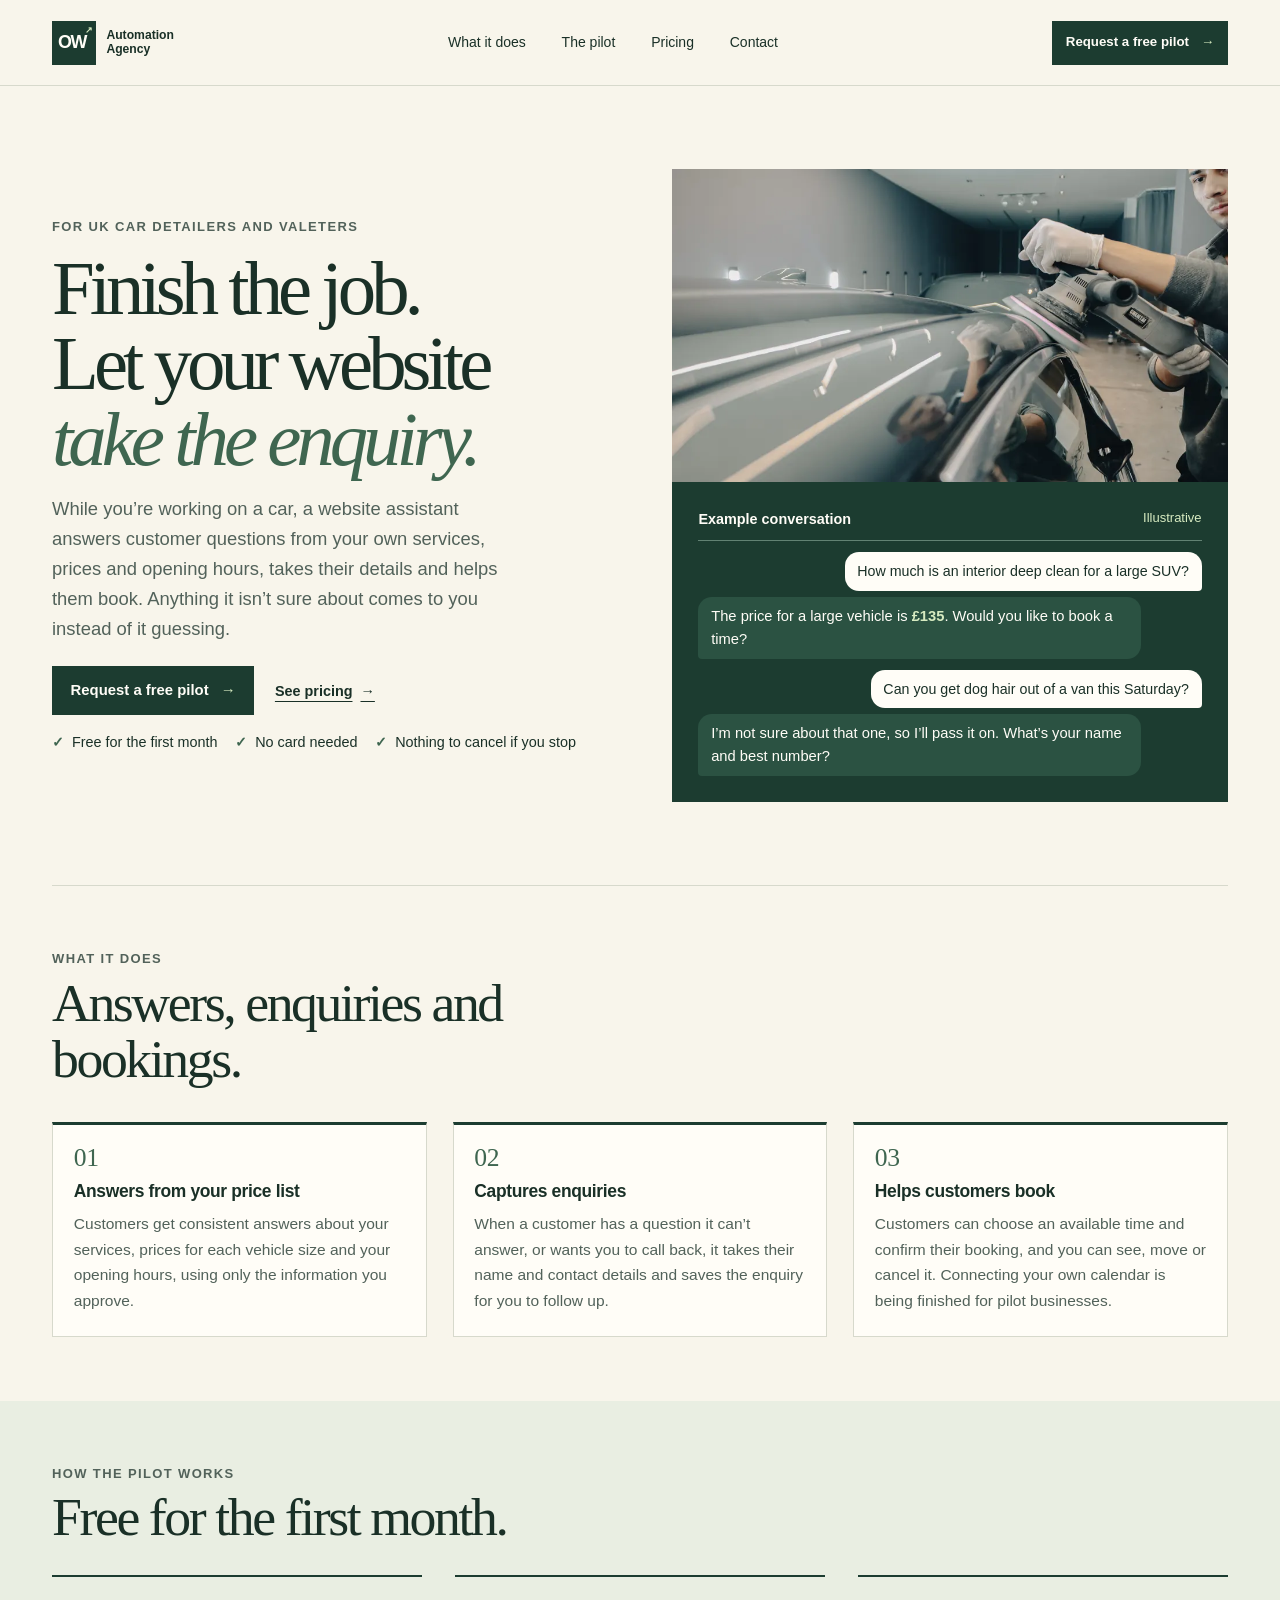
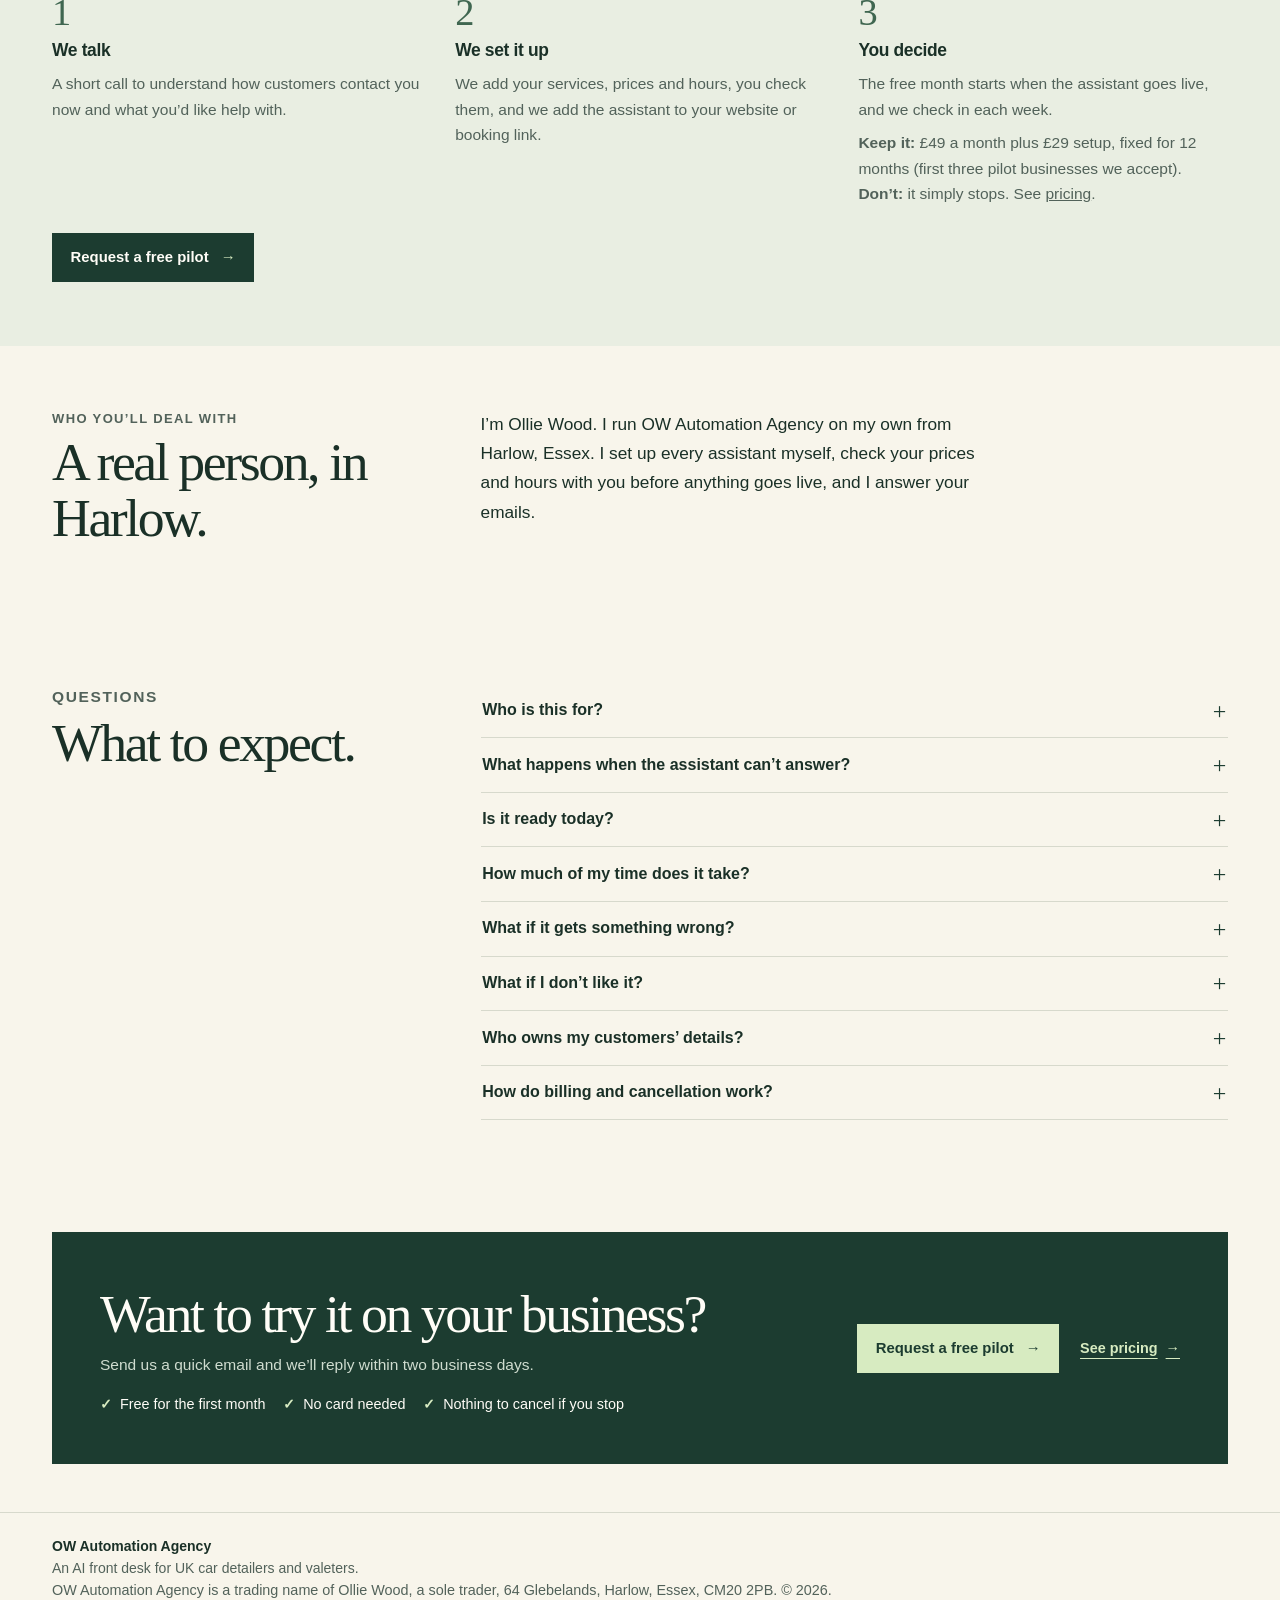
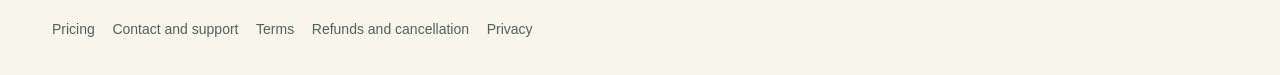
==== index.html @ 8579fc28 "Design review improvements: link previews, clearer pilot path, polish - Open Graph/Twitter preview c" ====
<!doctype html>
<html lang="en-GB">
<head>
  <meta charset="utf-8">
  <meta name="viewport" content="width=device-width, initial-scale=1">
  <title>Website assistant for UK car detailers and valeters | OW Automation Agency</title>
  <meta name="description" content="A website assistant for UK car detailers and valeters. It answers questions from your own prices and hours, takes enquiries and helps customers book.">
  <link rel="canonical" href="https://owautomationagency-pixel.github.io/">
  <meta property="og:type" content="website">
  <meta property="og:site_name" content="OW Automation Agency">
  <meta property="og:locale" content="en_GB">
  <meta property="og:url" content="https://owautomationagency-pixel.github.io/">
  <meta property="og:title" content="A website assistant for UK car detailers and valeters">
  <meta property="og:description" content="It answers customer questions from your own prices and hours, takes enquiries and helps customers book. Free one-month pilot, no card needed.">
  <meta property="og:image" content="https://owautomationagency-pixel.github.io/og-image.jpg">
  <meta property="og:image:width" content="1200">
  <meta property="og:image:height" content="630">
  <meta property="og:image:alt" content="OW Automation Agency: a website assistant for UK car detailers and valeters. Free one-month pilot.">
  <meta name="twitter:card" content="summary_large_image">
  <link rel="icon" href="/favicon.svg" type="image/svg+xml">
  <link rel="icon" href="/favicon.ico" sizes="32x32">
  <link rel="apple-touch-icon" href="/apple-touch-icon.png">
  <meta name="theme-color" content="#f8f5eb">
  <link rel="stylesheet" href="site.css">
  <link rel="stylesheet" href="extra.css">
</head>
<body class="ow-site">
  <a class="ow-skip" href="#main-content">Skip to main content</a>
  <header class="ow-header">
    <div class="ow-wrap ow-nav-layout">
      <a class="ow-brand" href="/" aria-label="OW Automation Agency home">
        <span class="ow-brand-mark" aria-hidden="true">OW<span>↗</span></span>
        <span>Automation<br>Agency</span>
      </a>
      <nav class="ow-nav" aria-label="Main navigation">
        <a href="/#what-it-does">What it does</a>
        <a href="/#how-it-works">The pilot</a>
        <a href="pricing.html">Pricing</a>
        <a href="contact.html">Contact</a>
      </nav>
      <div class="ow-nav-actions">
        <a class="ow-button ow-button-small" href="contact.html#pilot">Request a free pilot <span aria-hidden="true">→</span></a>
      </div>
    </div>
  </header>

  <main id="main-content">
    <section class="ow-wrap ow-hero" aria-labelledby="hero-heading">
      <div class="ow-hero-copy">
        <p class="ow-kicker">For UK car detailers and valeters</p>
        <h1 id="hero-heading">Finish the job. <br>Let your website <br><em>take the enquiry.</em></h1>
        <p class="ow-lead">While you’re working on a car, a website assistant answers customer questions from your own services, prices and opening hours, takes their details and helps them book. Anything it isn’t sure about comes to you instead of it guessing.</p>
        <div class="ow-actions">
          <a class="ow-button" href="contact.html#pilot">Request a free pilot <span aria-hidden="true">→</span></a>
          <a class="ow-inline" href="pricing.html">See pricing <span aria-hidden="true">→</span></a>
        </div>
        <ul class="ow-assurances"><li>Free for the first month</li><li>No card needed</li><li>Nothing to cancel if you stop</li></ul>
      </div>
      <figure class="ow-hero-figure">
        <img src="site-detailing-960.webp" srcset="site-detailing-480.webp 480w, site-detailing-960.webp 960w"
          sizes="(max-width: 760px) calc(100vw - 40px), (max-width: 1220px) 46vw, 540px"
          width="960" height="540" fetchpriority="high" alt="A detailer uses a rotary polisher on a car roof">
        <div class="ow-example" role="group" aria-label="Example conversation (illustrative)">
          <p class="ow-example-name">Example conversation <span>Illustrative</span></p>
          <p class="ow-example-question">How much is an interior deep clean for a large SUV?</p>
          <p class="ow-example-answer">The price for a large vehicle is <strong>£135</strong>. Would you like to book a time?</p>
          <p class="ow-example-question">Can you get dog hair out of a van this Saturday?</p>
          <p class="ow-example-answer">I’m not sure about that one, so I’ll pass it on. What’s your name and best number?</p>
        </div>
      </figure>
    </section>

    <section class="ow-wrap ow-section ow-features" id="what-it-does" aria-labelledby="features-heading">
      <div class="ow-section-intro">
        <p class="ow-kicker">What it does</p>
        <h2 id="features-heading">Answers, enquiries and bookings.</h2>
      </div>
      <div class="ow-feature-list">
        <article>
          <h3>Answers from your price list</h3>
          <p>Customers get consistent answers about your services, prices for each vehicle size and your opening hours, using only the information you approve.</p>
        </article>
        <article>
          <h3>Captures enquiries</h3>
          <p>When a customer has a question it can’t answer, or wants you to call back, it takes their name and contact details and saves the enquiry for you to follow up.</p>
        </article>
        <article>
          <h3>Helps customers book</h3>
          <p>Customers can choose an available time and confirm their booking, and you can see, move or cancel it. Connecting your own calendar is being finished for pilot businesses.</p>
        </article>
      </div>
    </section>

    <section class="ow-how" id="how-it-works" aria-labelledby="how-heading">
      <div class="ow-wrap ow-section">
        <div class="ow-section-intro">
          <p class="ow-kicker">How the pilot works</p>
          <h2 id="how-heading">Free for the first month.</h2>
        </div>
        <ol class="ow-steps">
          <li><h3>We talk</h3><p>A short call to understand how customers contact you now and what you’d like help with.</p></li>
          <li><h3>We set it up</h3><p>We add your services, prices and hours, you check them, and we add the assistant to your website or booking link.</p></li>
          <li><h3>You decide</h3><p>The free month starts when the assistant goes live, and we check in each week.</p><p><strong>Keep it:</strong> £49 a month plus £29 setup, fixed for 12 months (first three pilot businesses we accept). <strong>Don’t:</strong> it simply stops. See <a href="pricing.html">pricing</a>.</p></li>
        </ol>
        <div class="ow-actions"><a class="ow-button" href="contact.html#pilot">Request a free pilot <span aria-hidden="true">→</span></a></div>
      </div>
    </section>

    <section class="ow-wrap ow-section ow-about" aria-labelledby="about-heading">
      <div class="ow-section-intro">
        <p class="ow-kicker">Who you’ll deal with</p>
        <h2 id="about-heading">A real person, in Harlow.</h2>
      </div>
      <div>
        <p>I’m Ollie Wood. I run OW Automation Agency on my own from Harlow, Essex. I set up every assistant myself, check your prices and hours with you before anything goes live, and I answer your emails.</p>
      </div>
    </section>

    <section class="ow-wrap ow-section ow-faq" id="faq" aria-labelledby="faq-heading">
      <div class="ow-section-intro">
        <p class="ow-kicker">Questions</p>
        <h2 id="faq-heading">What to expect.</h2>
      </div>
      <div>
        <details><summary>Who is this for?</summary><p>Independent car detailers and valeters in the UK who take enquiries online and miss some while they’re busy on a job. It is a service for businesses, not consumers.</p></details>
        <details><summary>What happens when the assistant can’t answer?</summary><p>It only uses the business information you approve. Anything outside that is passed to you as an enquiry with the customer’s contact details, rather than guessed.</p></details>
        <details><summary>Is it ready today?</summary><p>It’s a new product, and we’re scheduling the first pilots now. The assistant goes live on a pilot business’s website once hosting, email confirmations and calendar connection are ready, and we agree a start date with you. We’ll tell you exactly what’s ready before you start.</p></details>
        <details><summary>How much of my time does it take?</summary><p>A short call, then checking the services, prices and hours we’ve written up for you. During the pilot we check in once a week.</p></details>
        <details><summary>What if it gets something wrong?</summary><p>It only uses the information you approve. If something needs changing, tell us and we’ll update it. Anything it isn’t sure about comes to you as an enquiry.</p></details>
        <details><summary>What if I don’t like it?</summary><p>You don’t need to do anything. It stops at the end of the free month unless you choose to subscribe, and there’s no card to cancel. If you’d like it to stop sooner, just tell us.</p></details>
        <details><summary>Who owns my customers’ details?</summary><p>You do. We use them only to run the service for you and never contact your customers for anything else. See our <a href="privacy.html">privacy notice</a>.</p></details>
        <details><summary>How do billing and cancellation work?</summary><p>The pilot is free with no card needed. If you continue, you pay a one-off setup fee and a monthly subscription, with no long-term contract. You can cancel at any time and keep the service until the end of the month you’ve paid for. See <a href="refunds.html">refunds and cancellation</a>.</p></details>
      </div>
    </section>

    <section class="ow-wrap ow-section ow-close" aria-labelledby="close-heading">
      <div>
        <h2 id="close-heading">Want to try it on your business?</h2>
        <p>Send us a quick email and we’ll reply within two business days.</p>
        <ul class="ow-assurances"><li>Free for the first month</li><li>No card needed</li><li>Nothing to cancel if you stop</li></ul>
      </div>
      <div class="ow-actions">
        <a class="ow-button" href="contact.html#pilot">Request a free pilot <span aria-hidden="true">→</span></a>
        <a class="ow-inline" href="pricing.html">See pricing <span aria-hidden="true">→</span></a>
      </div>
    </section>
  </main>

  <footer class="ow-footer">
    <div class="ow-wrap ow-footer-layout">
      <div>
        <strong>OW Automation Agency</strong>
        <p>An AI front desk for UK car detailers and valeters.</p>
        <p class="ow-footer-legal">OW Automation Agency is a trading name of Ollie Wood, a sole trader, 64 Glebelands, Harlow, Essex, CM20 2PB. © 2026.</p>
      </div>
      <nav aria-label="Footer navigation">
        <a href="pricing.html">Pricing</a>
        <a href="contact.html">Contact and support</a>
        <a href="terms.html">Terms</a>
        <a href="refunds.html">Refunds and cancellation</a>
        <a href="privacy.html">Privacy</a>
      </nav>
    </div>
  </footer>
</body>
</html>
---- site.css ----
:root {
  --ow-paper: #f8f5eb;
  --ow-surface: #fffdf7;
  --ow-ink: #1a3027;
  --ow-green: #1c3c30;
  --ow-muted: #52625a;
  --ow-soft: #e9eee2;
  --ow-line: #d7d9cc;
  --ow-accent: #d7ebc1;
  --ow-focus: #795618;
  --ow-display: Georgia, "Times New Roman", serif;
  --ow-body: Arial, Helvetica, sans-serif;
  --ow-wrap: 1220px;
}

.ow-site { margin: 0; background: var(--ow-paper); color: var(--ow-ink); font: 1rem/1.55 var(--ow-body); }
.ow-site *, .ow-site *::before, .ow-site *::after { box-sizing: border-box; }
.ow-site main { display: block; max-width: none; margin: 0; padding: 0; }
.ow-site a { color: inherit; }
.ow-site p { margin: 0; }
.ow-site :focus-visible { outline: 3px solid var(--ow-focus); outline-offset: 4px; }
.ow-wrap { width: min(100% - 104px, var(--ow-wrap)); margin-inline: auto; }
.ow-skip { position: absolute; z-index: 5; inset: .75rem auto auto .75rem; padding: .75rem 1rem; background: var(--ow-surface); transform: translateY(-160%); }
.ow-skip:focus { transform: translateY(0); }

.ow-site .ow-header { display: block; max-width: none; padding: 0; margin: 0; border-bottom: 1px solid var(--ow-line); }
.ow-nav-layout { min-height: 85px; display: flex; gap: 1rem 2rem; justify-content: space-between; align-items: center; }
.ow-brand { display: inline-flex; gap: .65rem; align-items: center; font-size: .76rem; font-weight: 700; line-height: 1.12; text-decoration: none; }
.ow-brand-mark { display: grid; place-items: center; position: relative; min-width: 44px; height: 44px; padding-right: 4px; background: var(--ow-green); color: var(--ow-surface); font-size: 1.12rem; letter-spacing: -.075em; }
.ow-brand-mark span { position: absolute; right: 4px; top: 4px; color: var(--ow-accent); font-size: .57rem; }
.ow-nav, .ow-nav-actions { display: flex; align-items: center; gap: clamp(.9rem, 2.8vw, 2.45rem); }
.ow-nav a, .ow-nav-actions > a:not(.ow-button), .ow-footer a { font-size: .875rem; text-underline-offset: .35em; text-decoration: none; }
.ow-nav a:hover, .ow-nav a[aria-current="page"], .ow-nav-actions > a:not(.ow-button):hover, .ow-footer a:hover { text-decoration: underline; }
.ow-nav-actions { gap: 1.25rem; }
.ow-nav a, .ow-nav-actions a { justify-content: center; min-height: 44px; display: inline-flex; align-items: center; }
.ow-site .ow-button { display: inline-flex; gap: .75rem; min-height: 49px; align-items: center; justify-content: center; background: var(--ow-green); border: 1px solid var(--ow-green); color: var(--ow-surface); padding: .68rem 1.1rem; text-decoration: none; font-size: .93rem; font-weight: 700; transition: background-color .16s ease; }
.ow-site .ow-button-small { min-height: 44px; padding: .55rem .8rem; font-size: .83rem; }
.ow-site .ow-button:hover { background: var(--ow-ink); }
.ow-button span { color: var(--ow-accent); }
.ow-inline { display: inline-flex; min-height: 44px; align-items: center; gap: .5rem; font-size: .9rem; font-weight: 700; text-underline-offset: .32em; }
.ow-actions { display: flex; align-items: center; flex-wrap: wrap; gap: .55rem 1.3rem; }

.ow-hero { display: grid; grid-template-columns: 1fr 1fr; gap: clamp(2rem, 5vw, 5.1rem); align-items: center; padding-block: clamp(3.2rem, 6.5vw, 6.1rem); }
.ow-hero-copy { min-width: 0; }
.ow-kicker { color: var(--ow-muted); font-size: .77rem; font-weight: 700; letter-spacing: .105em; text-transform: uppercase; line-height: 1.45; }
.ow-site h1, .ow-site h2 { font-family: var(--ow-display); font-weight: 400; letter-spacing: -.045em; }
.ow-site .ow-hero h1 { margin: .9rem 0 1.05rem; font-size: clamp(3.2rem, 6vw, 5.6rem); line-height: .98; letter-spacing: -.065em; }
.ow-hero h1 em { color: #3f6650; font-weight: inherit; }
.ow-site .ow-lead { color: var(--ow-muted); font-size: clamp(1.03rem, 1.44vw, 1.22rem); max-width: 46ch; line-height: 1.63; text-wrap: pretty; }
.ow-hero .ow-actions { margin-top: 1.4rem; }
.ow-site .ow-caption { margin-top: .8rem; color: var(--ow-muted); font-size: .79rem; }
.ow-hero-figure { min-width: 0; margin: 0; background: var(--ow-green); color: var(--ow-surface); }
.ow-hero-figure img { width: 100%; height: auto; aspect-ratio: 16 / 9; object-fit: cover; display: block; }
.ow-example { padding: clamp(1rem, 2.2vw, 1.65rem); }
.ow-example-name { display: flex; justify-content: space-between; gap: .5rem 1rem; flex-wrap: wrap; font-weight: 700; font-size: .9rem; }
.ow-example-name span { color: var(--ow-accent); font-weight: 400; font-size: .75rem; }
.ow-site .ow-example-question { margin-top: .85rem; padding-top: .75rem; font-size: .89rem; border-top: 1px solid #628273; }
.ow-site .ow-example-answer { margin-top: .3rem; font-size: .92rem; }
.ow-example-answer strong { color: var(--ow-accent); }
.ow-site .ow-example-link { display: inline-flex; align-items: center; gap: .45rem; min-height: 44px; margin-top: .35rem; color: var(--ow-accent); font-size: .84rem; text-underline-offset: .25em; }
.ow-site .ow-starting-price { color: var(--ow-green); font-weight: 700; }

.ow-section { padding-block: clamp(2.2rem, 5vw, 4.1rem); }
.ow-site .ow-section h2, .ow-site .ow-content h2 { line-height: 1.04; font-size: clamp(2rem, 4.2vw, 3.5rem); margin: .42rem 0 .55rem; }
.ow-site h3 { color: inherit; font-size: 1.09rem; font-weight: 700; line-height: 1.35; letter-spacing: -.02em; margin: 0 0 .5rem; }
.ow-features { display: grid; grid-template-columns: minmax(170px,.8fr) minmax(0,1.7fr); gap: 2rem clamp(2rem, 6vw, 5rem); border-top: 1px solid var(--ow-line); }
.ow-feature-list { display: grid; grid-template-columns: repeat(3,minmax(0,1fr)); gap: 1.2rem 1.6rem; }
.ow-feature-list p, .ow-steps p, .ow-faq p, .ow-close p, .ow-content p { color: var(--ow-muted); font-size: .97rem; line-height: 1.65; }
.ow-how { background: var(--ow-soft); }
.ow-steps { display: grid; grid-template-columns: repeat(3,minmax(0,1fr)); gap: .8rem 2.1rem; margin: 1.8rem 0 0; padding-inline-start: 1.1rem; }
.ow-steps li { padding: .7rem .25rem 0 .3rem; }
.ow-steps li::marker { color: var(--ow-muted); font: 700 .82rem/1 var(--ow-body); }
.ow-faq { display: grid; grid-template-columns: minmax(170px,.8fr) minmax(0,1.7fr); gap: 1.2rem clamp(2rem, 6vw, 5rem); }
.ow-faq details { border-bottom: 1px solid var(--ow-line); }
.ow-faq summary { cursor: pointer; font-weight: 700; padding: .9rem .1rem; }
.ow-site .ow-faq details p { margin: 0 0 .9rem .15rem; }
.ow-close { display: flex; justify-content: space-between; gap: 1.2rem 2rem; align-items: center; border-top: 1px solid var(--ow-line); }
.ow-site .ow-footer { display: block; max-width: none; padding: 0; margin: 0; border-top: 1px solid var(--ow-line); color: var(--ow-muted); font-size: .84rem; }
.ow-footer-layout { padding-block: 1.45rem; display: flex; flex-wrap: wrap; justify-content: space-between; gap: .4rem 1.4rem; align-items: center; }
.ow-footer strong { color: var(--ow-ink); }
.ow-footer nav { display: flex; flex-wrap: wrap; gap: 0 1.1rem; align-items: center; }
.ow-footer a { display: inline-flex; min-height: 44px; align-items: center; }

.ow-site main.ow-content { width: min(100% - 104px, 790px); padding-block: clamp(2.4rem, 5.3vw, 5.4rem); margin-inline: auto; }
.ow-site .ow-content h1 { font-size: clamp(3.15rem, 7vw, 5rem); line-height: 1; margin: .8rem 0 1rem; }
.ow-content section { border-top: 1px solid var(--ow-line); margin-top: 1.8rem; padding-top: 1rem; }
.ow-site .ow-content section h2 { font-size: clamp(1.6rem, 3.5vw, 2.45rem); }
.ow-site .ow-content section p + p { margin-top: .7rem; }
.ow-content .ow-actions { margin-top: .85rem; }
.ow-content .ow-notice { background: var(--ow-soft); padding: .8rem 1.05rem; border-left: 3px solid var(--ow-green); margin-top: 1.25rem; }

@media (max-width: 1000px) {
  .ow-wrap, .ow-site main.ow-content { width: calc(100% - 64px); }
  .ow-hero { grid-template-columns: 1.04fr 1fr; gap: 1.75rem; }
  .ow-site .ow-hero h1 { font-size: clamp(2.85rem, 6.45vw, 4.8rem); }
  .ow-features { grid-template-columns: 1fr; }
}
@media (max-width: 760px) {
  .ow-wrap, .ow-site main.ow-content { width: calc(100% - 40px); }
  .ow-nav-layout { min-height: 66px; padding-top: .65rem; flex-wrap: wrap; gap: .15rem .7rem; }
  .ow-nav-actions { gap: .7rem; }
  .ow-nav { order: 2; width: 100%; gap: 1.1rem; }
  .ow-nav a, .ow-nav-actions > a:not(.ow-button) { font-size: .8rem; }
  .ow-hero { grid-template-columns: 1fr; gap: 1.65rem; padding-block: 2.45rem 2.6rem; }
  .ow-site .ow-hero h1 { font-size: clamp(3rem, 9.85vw, 5rem); max-width: 12ch; }
  .ow-close, .ow-faq { display: grid; grid-template-columns: 1fr; }
}
@media (max-width: 520px) {
  .ow-wrap, .ow-site main.ow-content { width: calc(100% - 36px); }
  .ow-feature-list, .ow-steps { grid-template-columns: 1fr; }
  .ow-feature-list article + article { border-top: 1px solid var(--ow-line); padding-top: 1rem; }
  .ow-site .ow-button { padding-inline: .75rem; }
  .ow-nav-layout { align-items: start; }
  .ow-brand { font-size: .7rem; }
  .ow-brand-mark { min-width: 38px; height: 40px; }
}
@media (prefers-reduced-motion: reduce) {
  .ow-site *, .ow-site *::before, .ow-site *::after { transition-duration: 0s !important; }
}
---- extra.css ----
/* Additions for the public brochure site. site.css is copied unchanged from the product. */
.ow-plans { display: grid; grid-template-columns: repeat(auto-fit, minmax(220px, 1fr)); gap: 1rem; margin-top: 1.5rem; }
.ow-plan { background: var(--ow-surface); border: 1px solid var(--ow-line); border-radius: 6px; padding: 1.25rem; display: flex; flex-direction: column; gap: .5rem; }
.ow-plan-featured { border-color: var(--ow-green); box-shadow: 0 0 0 1px var(--ow-green) inset; }
.ow-site .ow-plan h3 { margin: 0; }
.ow-site .ow-content .ow-plan-price { font: 1.9rem/1.1 var(--ow-display); color: var(--ow-green); font-variant-numeric: lining-nums tabular-nums; }
.ow-site .ow-content .ow-plan-price small { font: .95rem/1.4 var(--ow-body); color: var(--ow-muted); }
.ow-site .ow-plan .ow-button { align-self: flex-start; margin-top: .25rem; }
.ow-site .ow-plan-setup { color: var(--ow-muted); font-size: .95rem; }
.ow-badge { align-self: flex-start; background: var(--ow-accent); color: var(--ow-green); border-radius: 999px; padding: .15rem .65rem; font-size: .85rem; font-weight: bold; }
.ow-site .ow-small { color: var(--ow-muted); font-size: .95rem; margin-top: 1rem; }
.ow-contact-card { background: var(--ow-surface); border: 1px solid var(--ow-line); border-radius: 6px; padding: 1.25rem; margin-top: 1rem; }
.ow-site .ow-contact-card p + p { margin-top: .5rem; }
.ow-footer-legal { margin-top: .5rem; color: var(--ow-muted); font-size: .9rem; }
.ow-site .ow-content ul { padding-left: 1.25rem; }
.ow-site .ow-content li + li { margin-top: .35rem; }
@media (max-width: 760px) { .ow-plans { grid-template-columns: 1fr; } }

/* ---- Design review, 23 Nov 2026 ---- */

/* Buttons: visible hover and press; one square corner style */
.ow-site .ow-button:hover { background: #2b5644; border-color: #2b5644; }
.ow-site .ow-button:active { background: #0f241c; transform: translateY(1px); }
.ow-site .ow-button span { transition: transform .16s ease; }
.ow-site .ow-button:hover span { transform: translateX(3px); }
.ow-site .ow-inline:hover { color: #3f6650; }
.ow-plan, .ow-contact-card { border-radius: 0; }

/* Hero: assurances instead of the tiny caption; chat bubbles */
.ow-site .ow-assurances { list-style: none; padding: 0; margin: 1rem 0 0; display: flex; flex-wrap: wrap; gap: .35rem 1.1rem; font-size: .9rem; color: var(--ow-ink); }
.ow-site .ow-assurances li { margin: 0; padding-left: 1.25rem; position: relative; }
.ow-site .ow-assurances li::before { content: '\2713'; position: absolute; left: 0; color: #3f6650; font-weight: 700; }
.ow-example-name { border-bottom: 1px solid #628273; padding-bottom: .6rem; margin-bottom: .2rem; }
.ow-example-name span { font-size: .8125rem; }
.ow-site .ow-example-question { width: fit-content; max-width: 85%; margin: .7rem 0 0 auto; padding: .5rem .8rem; border-top: 0; background: var(--ow-surface); color: var(--ow-ink); border-radius: 14px 14px 4px 14px; }
.ow-site .ow-example-answer { width: fit-content; max-width: 88%; margin-top: .4rem; padding: .5rem .8rem; background: #2b5242; border-radius: 14px 14px 14px 4px; }

/* What it does: heading on top, three numbered cards */
.ow-features { grid-template-columns: 1fr; gap: 1.6rem; }
.ow-site .ow-features h2 { max-width: 20ch; }
.ow-feature-list { counter-reset: feature; }
.ow-feature-list article { counter-increment: feature; background: var(--ow-surface); border: 1px solid var(--ow-line); border-top: 3px solid var(--ow-green); padding: 1.25rem 1.3rem 1.4rem; }
.ow-feature-list h3::before { content: '0' counter(feature); display: block; font: 400 1.6rem/1 var(--ow-display); color: #3f6650; margin-bottom: .55rem; }

/* How the pilot works: big step numbers, CTA after the steps */
.ow-steps { list-style: none; padding-inline-start: 0; counter-reset: step; }
.ow-steps li { counter-increment: step; border-top: 2px solid var(--ow-green); padding: 1rem 0 0; }
.ow-steps li::before { content: counter(step); display: block; font: 400 2.4rem/1 var(--ow-display); color: #3f6650; margin-bottom: .5rem; }
.ow-site .ow-steps li p + p { margin-top: .5rem; }
.ow-how .ow-actions { margin-top: 1.6rem; }

/* Who you'll deal with */
.ow-about { display: grid; grid-template-columns: minmax(170px,.8fr) minmax(0,1.7fr); gap: 1.2rem clamp(2rem, 6vw, 5rem); align-items: start; }
.ow-site .ow-about p:not(.ow-kicker) { color: var(--ow-ink); font-size: 1.08rem; line-height: 1.7; max-width: 52ch; }

/* FAQ: clear +/- instead of small triangles */
.ow-faq summary { list-style: none; display: flex; justify-content: space-between; align-items: center; gap: 1rem; min-height: 44px; }
.ow-faq summary::-webkit-details-marker { display: none; }
.ow-faq summary::after { content: '+'; font: 400 1.5rem/1 var(--ow-display); color: var(--ow-green); flex: none; }
.ow-faq details[open] > summary::after { content: '\2212'; }
.ow-faq summary:hover { text-decoration: underline; text-underline-offset: .3em; }

/* Closing ask: bold green panel */
.ow-close { background: var(--ow-green); color: var(--ow-surface); border-top: 0; padding: clamp(2rem,4vw,3rem) clamp(1.25rem,4vw,3rem); margin-block: clamp(1.5rem,4vw,3rem); }
.ow-site .ow-close p { color: #cfdccf; }
.ow-site .ow-close .ow-assurances { color: var(--ow-surface); }
.ow-site .ow-close .ow-assurances li::before { color: var(--ow-accent); }
.ow-site .ow-close .ow-button { background: var(--ow-accent); border-color: var(--ow-accent); color: var(--ow-green); }
.ow-site .ow-close .ow-button:hover { background: #c4e0a6; border-color: #c4e0a6; }
.ow-close .ow-button span { color: var(--ow-green); }
.ow-site .ow-close .ow-inline { color: var(--ow-accent); }
.ow-close :focus-visible { outline-color: var(--ow-accent); }

/* Pricing: the offer stands out, ticks for what's included */
.ow-plans { grid-template-columns: minmax(0, 560px); }
.ow-plan { padding: 1.6rem 1.6rem 1.8rem; gap: .75rem; }
.ow-site .ow-content .ow-plan-price { font-size: clamp(2.6rem, 6vw, 3.4rem); }
.ow-site .ow-content .ow-plan-then { font: 1.25rem/1.3 var(--ow-display); color: var(--ow-green); }
.ow-site .ow-content .ow-plan-then strong { font-weight: 700; }
.ow-site .ow-content .ow-plan ul { list-style: none; padding: .9rem 0 0; margin: 0; border-top: 1px solid var(--ow-line); }
.ow-site .ow-content .ow-plan li { position: relative; padding-left: 1.6rem; color: var(--ow-ink); }
.ow-site .ow-content .ow-plan li::before { content: '\2713'; position: absolute; left: 0; color: #3f6650; font-weight: 700; }

/* Keep price phrases together */
.ow-nowrap { white-space: nowrap; }

/* Contact: pilot request first, email is the focus */
.ow-site .ow-content .ow-pilot-request { border-top: 0; margin-top: 1.4rem; padding-top: 0; }
.ow-contact-card { border-top: 3px solid var(--ow-green); }
.ow-site .ow-contact-email { font: 1.25rem/1.3 var(--ow-display); overflow-wrap: anywhere; }
.ow-site .ow-contact-email strong { font: 700 1rem/1.3 var(--ow-body); }

/* Readable text pages: shorter lines, consistent list colour */
.ow-site main.ow-content > *, .ow-site .ow-content section > *:not(.ow-plans) { max-width: 68ch; }
.ow-site .ow-content li { color: var(--ow-muted); font-size: .97rem; line-height: 1.65; }
.ow-site .ow-legal section h2 { font-size: clamp(1.35rem, 2.4vw, 1.75rem); letter-spacing: -.02em; margin-bottom: .5rem; }
.ow-site .ow-legal p:not(.ow-kicker):not(.ow-lead), .ow-site .ow-legal li { color: var(--ow-ink); font-size: 1.0625rem; line-height: 1.7; }
.ow-site .ow-legal section { margin-top: 2.2rem; padding-top: 1.4rem; }
.ow-toc { margin-top: 1.6rem; padding: 1rem 1.2rem; background: var(--ow-soft); border-left: 3px solid var(--ow-green); }
.ow-site .ow-toc ul { columns: 2 15rem; column-gap: 2rem; list-style: none; padding: 0; margin: .4rem 0 0; }
.ow-site .ow-toc li { margin: 0; break-inside: avoid; }
.ow-site .ow-toc li + li { margin-top: 0; }
.ow-toc a { display: inline-flex; min-height: 44px; align-items: center; }

/* Small text readable outdoors */
.ow-kicker { font-size: .8125rem; }
.ow-site .ow-footer { font-size: .875rem; }

@media (max-width: 760px) {
  .ow-nav a { white-space: nowrap; font-size: .875rem; }
  .ow-toc { padding: .8rem 1rem; }
  .ow-toc a { min-height: 32px; padding: .2rem 0; }
  .ow-about { grid-template-columns: 1fr; }
}
@media (max-width: 520px) {
  .ow-brand { min-height: 44px; }
  .ow-brand-mark { height: 44px; }
  .ow-feature-list article + article { border-top: 3px solid var(--ow-green); padding-top: 1.25rem; }
  .ow-site .ow-button-small { padding: .55rem .7rem; }
  /* Headline and first button fit on small phones */
  .ow-site .ow-hero h1 { font-size: clamp(2.4rem, 11vw, 3rem); max-width: none; text-wrap: balance; margin: .6rem 0 .8rem; }
  .ow-hero h1 br { display: none; }
  .ow-hero { padding-block: 1.5rem 2rem; }
}
@media (prefers-reduced-motion: reduce) {
  .ow-site .ow-button:active, .ow-site .ow-button:hover span { transform: none; }
}
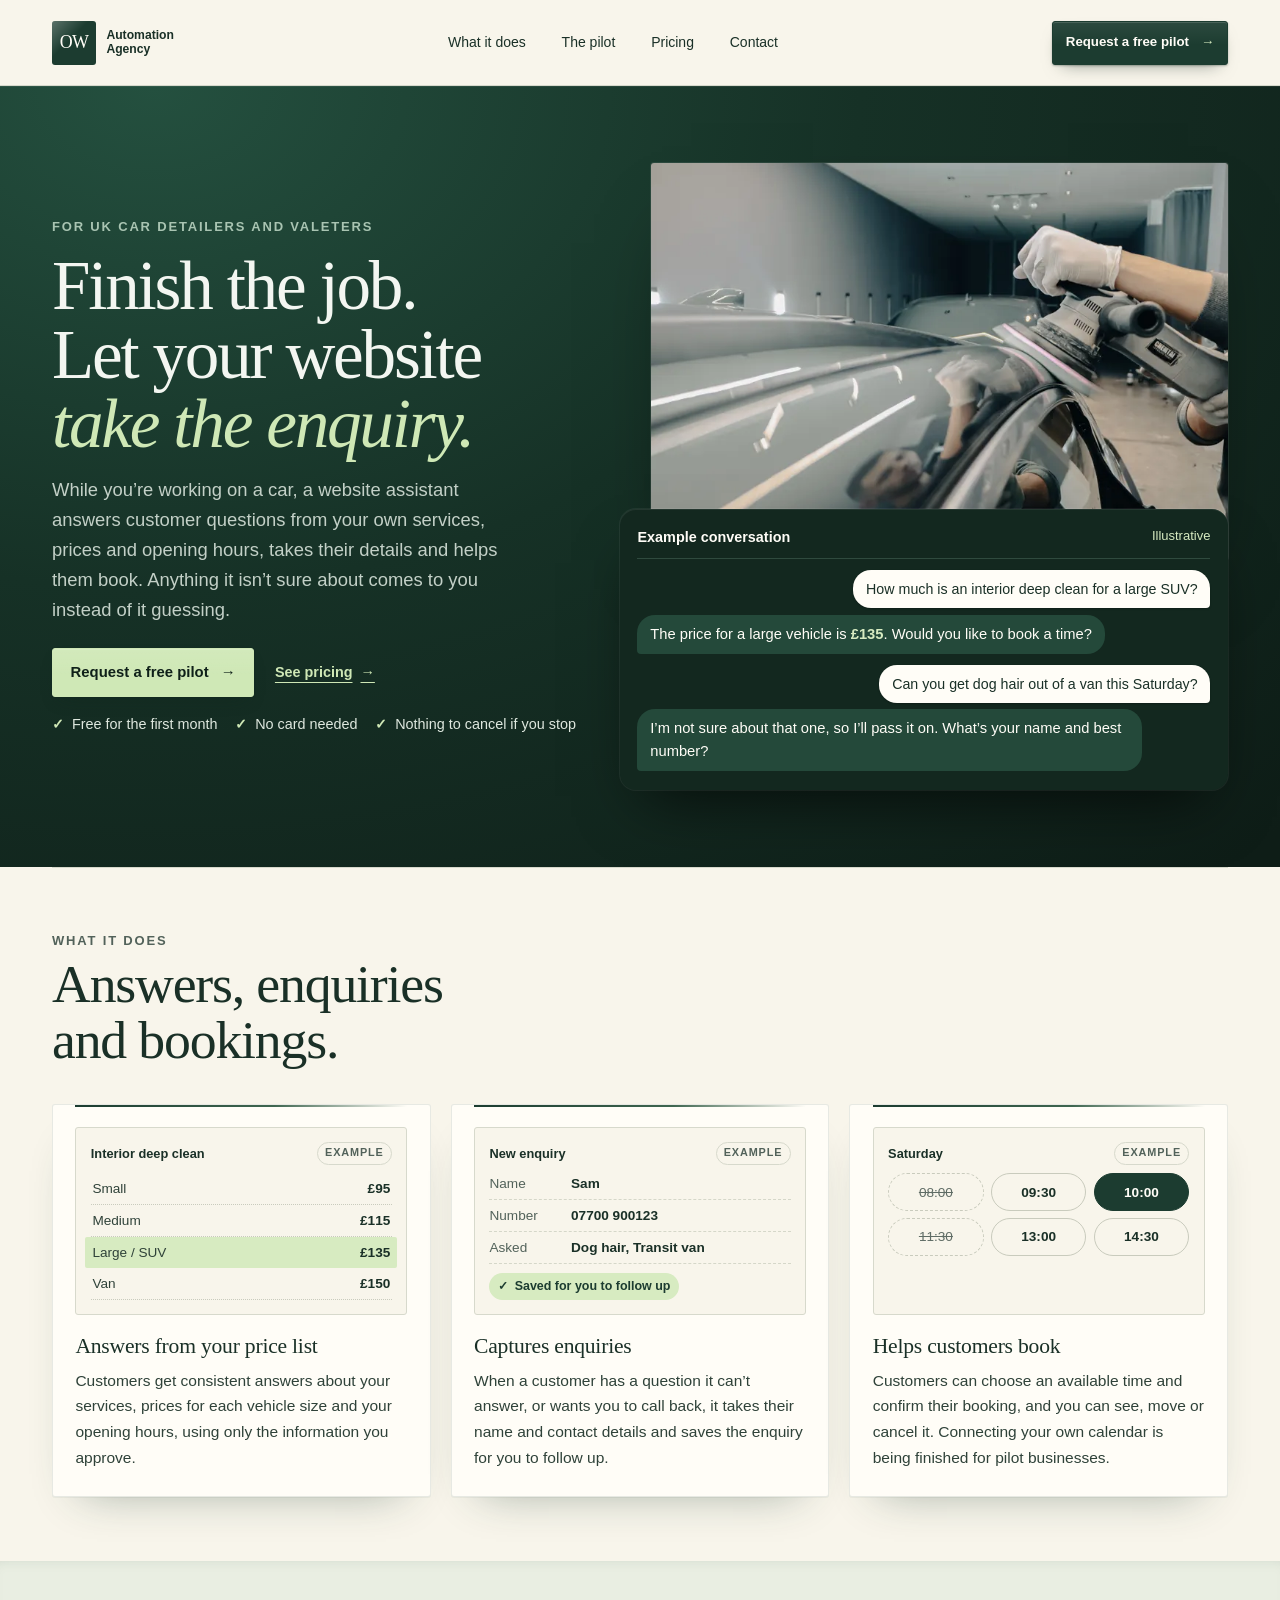
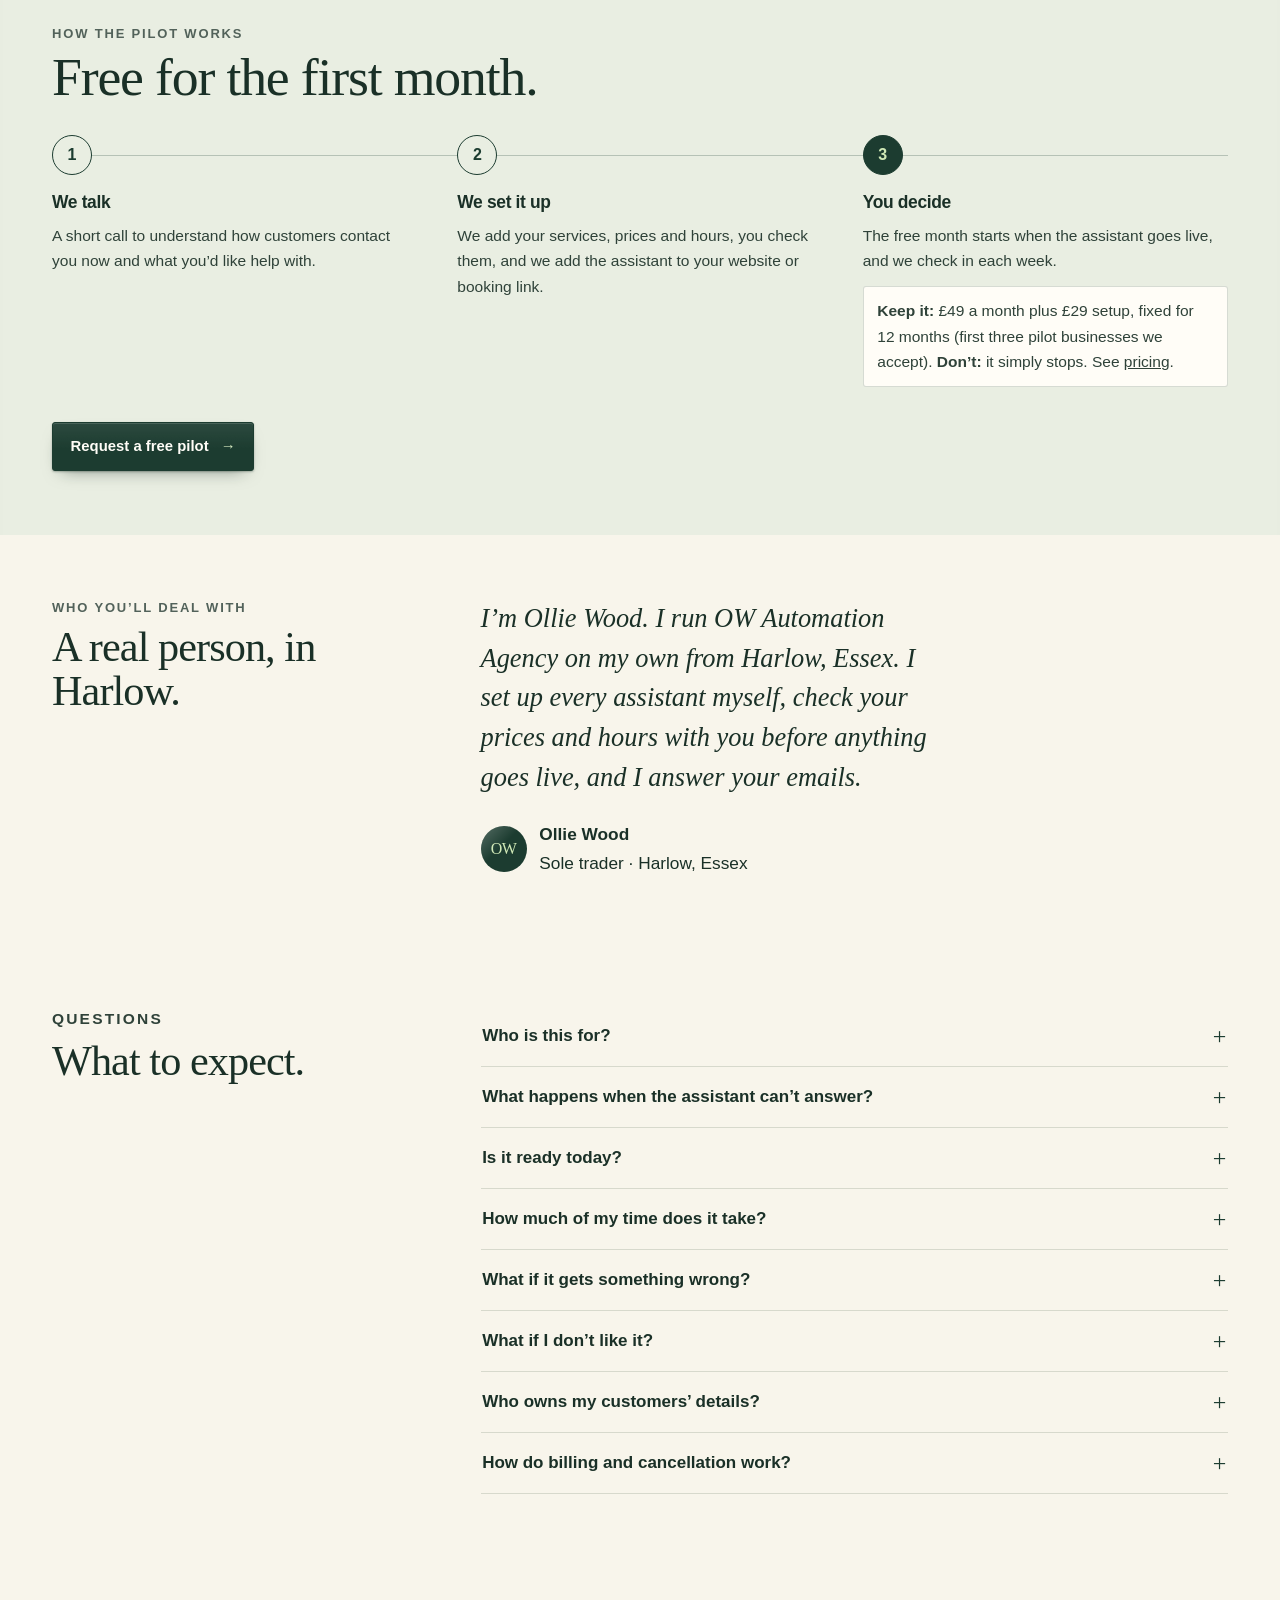
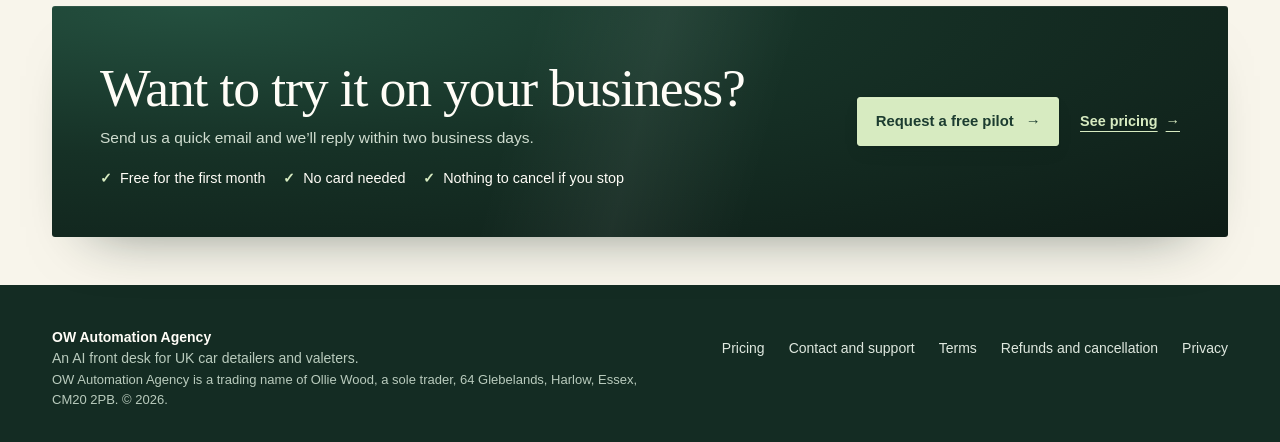
==== commit f7747af4: "Design pass 2: studio hero, crafted type, real objects - Dark lacquer hero band with the detailing p" ====
--- a/index.html
+++ b/index.html
@@ -29,7 +29,7 @@
   <header class="ow-header">
     <div class="ow-wrap ow-nav-layout">
       <a class="ow-brand" href="/" aria-label="OW Automation Agency home">
-        <span class="ow-brand-mark" aria-hidden="true">OW<span>↗</span></span>
+        <span class="ow-brand-mark" aria-hidden="true">OW</span>
         <span>Automation<br>Agency</span>
       </a>
       <nav class="ow-nav" aria-label="Main navigation">
@@ -45,7 +45,8 @@
   </header>
 
   <main id="main-content">
-    <section class="ow-wrap ow-hero" aria-labelledby="hero-heading">
+    <section class="ow-hero-band" aria-labelledby="hero-heading">
+     <div class="ow-wrap ow-hero">
       <div class="ow-hero-copy">
         <p class="ow-kicker">For UK car detailers and valeters</p>
         <h1 id="hero-heading">Finish the job. <br>Let your website <br><em>take the enquiry.</em></h1>
@@ -57,9 +58,9 @@
         <ul class="ow-assurances"><li>Free for the first month</li><li>No card needed</li><li>Nothing to cancel if you stop</li></ul>
       </div>
       <figure class="ow-hero-figure">
-        <img src="site-detailing-960.webp" srcset="site-detailing-480.webp 480w, site-detailing-960.webp 960w"
-          sizes="(max-width: 760px) calc(100vw - 40px), (max-width: 1220px) 46vw, 540px"
-          width="960" height="540" fetchpriority="high" alt="A detailer uses a rotary polisher on a car roof">
+        <div class="ow-photo"><img src="site-detailing-960.webp" srcset="site-detailing-480.webp 480w, site-detailing-960.webp 960w"
+          sizes="(max-width: 760px) calc(100vw - 40px), (max-width: 1220px) 50vw, 600px"
+          width="960" height="540" fetchpriority="high" alt="A detailer uses a rotary polisher on a car roof"></div>
         <div class="ow-example" role="group" aria-label="Example conversation (illustrative)">
           <p class="ow-example-name">Example conversation <span>Illustrative</span></p>
           <p class="ow-example-question">How much is an interior deep clean for a large SUV?</p>
@@ -68,6 +69,7 @@
           <p class="ow-example-answer">I’m not sure about that one, so I’ll pass it on. What’s your name and best number?</p>
         </div>
       </figure>
+     </div>
     </section>
 
     <section class="ow-wrap ow-section ow-features" id="what-it-does" aria-labelledby="features-heading">
@@ -77,14 +79,27 @@
       </div>
       <div class="ow-feature-list">
         <article>
+          <div class="ow-vig ow-vig-price" aria-hidden="true">
+            <p class="ow-vig-label">Interior deep clean <span>Example</span></p>
+            <ul><li><span>Small</span><b>£95</b></li><li><span>Medium</span><b>£115</b></li><li class="is-on"><span>Large / SUV</span><b>£135</b></li><li><span>Van</span><b>£150</b></li></ul>
+          </div>
           <h3>Answers from your price list</h3>
           <p>Customers get consistent answers about your services, prices for each vehicle size and your opening hours, using only the information you approve.</p>
         </article>
         <article>
+          <div class="ow-vig ow-vig-slip" aria-hidden="true">
+            <p class="ow-vig-label">New enquiry <span>Example</span></p>
+            <dl><div><dt>Name</dt><dd>Sam</dd></div><div><dt>Number</dt><dd>07700 900123</dd></div><div><dt>Asked</dt><dd>Dog hair, Transit van</dd></div></dl>
+            <p class="ow-vig-saved">Saved for you to follow up</p>
+          </div>
           <h3>Captures enquiries</h3>
           <p>When a customer has a question it can’t answer, or wants you to call back, it takes their name and contact details and saves the enquiry for you to follow up.</p>
         </article>
         <article>
+          <div class="ow-vig ow-vig-slots" aria-hidden="true">
+            <p class="ow-vig-label">Saturday <span>Example</span></p>
+            <ul><li class="is-taken">08:00</li><li>09:30</li><li class="is-on">10:00</li><li class="is-taken">11:30</li><li>13:00</li><li>14:30</li></ul>
+          </div>
           <h3>Helps customers book</h3>
           <p>Customers can choose an available time and confirm their booking, and you can see, move or cancel it. Connecting your own calendar is being finished for pilot businesses.</p>
         </article>
@@ -113,6 +128,7 @@
       </div>
       <div>
         <p>I’m Ollie Wood. I run OW Automation Agency on my own from Harlow, Essex. I set up every assistant myself, check your prices and hours with you before anything goes live, and I answer your emails.</p>
+        <p class="ow-signoff"><span class="ow-avatar" aria-hidden="true">OW</span><span><strong>Ollie Wood</strong><br>Sole trader · Harlow, Essex</span></p>
       </div>
     </section>
 
--- a/extra.css
+++ b/extra.css
@@ -125,3 +125,252 @@
 @media (prefers-reduced-motion: reduce) {
   .ow-site .ow-button:active, .ow-site .ow-button:hover span { transform: none; }
 }
+
+/* ==== Design pass 2, 23 Nov 2026: studio hero, crafted type, real objects ==== */
+:root {
+  --ow-body: -apple-system, BlinkMacSystemFont, "Segoe UI Variable Text", "Segoe UI", Roboto, "Helvetica Neue", Arial, sans-serif;
+  --ow-text: #2f4239;
+  --ow-studio: #0f2019;
+  --ow-lacquer: radial-gradient(120% 140% at 12% 0%, #24503f 0%, #163126 46%, #0e1d17 100%);
+  --ow-mint: #cfe8b6;
+  --ow-shadow: 0 1px 0 rgba(28,60,48,.05), 0 22px 44px -30px rgba(28,60,48,.45);
+}
+.ow-site { font-family: var(--ow-body); -webkit-font-smoothing: antialiased; }
+.ow-sr-only { position: absolute !important; width: 1px; height: 1px; overflow: hidden; clip: rect(0 0 0 0); white-space: nowrap; }
+
+/* Type: open the tracking Georgia was never drawn for; balance headings; darker running text */
+.ow-site h1, .ow-site h2 { letter-spacing: -.022em; font-kerning: normal; text-wrap: balance; }
+.ow-site .ow-hero h1 { letter-spacing: -.032em; line-height: 1; }
+.ow-site .ow-content h1 { letter-spacing: -.03em; line-height: 1.02; }
+.ow-site h3 { font-weight: 600; }
+.ow-feature-list p, .ow-steps p, .ow-faq p, .ow-content p, .ow-site .ow-content li, .ow-site .ow-lead { color: var(--ow-text); }
+.ow-kicker { letter-spacing: .14em; font-weight: 600; }
+
+/* Buttons: one radius system, a hint of specular edge */
+.ow-site .ow-button { border-radius: 3px; font-weight: 600; box-shadow: inset 0 1px 0 rgba(255,255,255,.14), 0 1px 2px rgba(16,36,28,.3), 0 8px 18px -10px rgba(16,36,28,.55); background-image: linear-gradient(180deg, rgba(255,255,255,.07), rgba(255,255,255,0) 55%); transition: background-color .16s ease, box-shadow .16s ease, transform .16s ease; }
+.ow-site .ow-button:hover { box-shadow: inset 0 1px 0 rgba(255,255,255,.18), 0 2px 4px rgba(16,36,28,.3), 0 14px 26px -12px rgba(16,36,28,.6); }
+.ow-site .ow-button:active { box-shadow: inset 0 1px 2px rgba(0,0,0,.25); }
+
+/* Brand mark: serif monogram with a reflection highlight instead of an arrow glyph */
+.ow-brand-mark { font-family: var(--ow-display); font-weight: 400; letter-spacing: -.04em; border-radius: 3px; overflow: hidden; padding-right: 0; }
+.ow-brand-mark::after { content: ""; position: absolute; inset: 0; background: linear-gradient(135deg, rgba(255,255,255,.28) 0%, rgba(255,255,255,0) 42%); pointer-events: none; }
+.ow-brand { font-weight: 600; }
+
+/* ---- Home hero: dark studio band ---- */
+.ow-hero-band { background: var(--ow-lacquer); color: #f3f6f1; position: relative; overflow: hidden; box-shadow: inset 0 1px 0 rgba(255,255,255,.06); }
+.ow-hero-band .ow-hero { grid-template-columns: minmax(0, 1fr) minmax(0, 1.08fr); padding-block: clamp(3rem, 6vw, 5.5rem); }
+.ow-hero-band .ow-kicker { color: #a9c4b2; }
+.ow-site .ow-hero-band h1 { color: #f3f6f1; }
+.ow-hero-band h1 em { color: var(--ow-mint); }
+.ow-site .ow-hero-band .ow-lead { color: #c3d0c7; }
+.ow-site .ow-hero-band .ow-button { background-color: var(--ow-mint); border-color: var(--ow-mint); color: var(--ow-studio); }
+.ow-site .ow-hero-band .ow-button:hover { background-color: #bfe0a0; border-color: #bfe0a0; }
+.ow-hero-band .ow-button span { color: var(--ow-studio); }
+.ow-site .ow-hero-band .ow-inline { color: var(--ow-mint); }
+.ow-site .ow-hero-band .ow-assurances { color: #dfe8df; }
+.ow-site .ow-hero-band .ow-assurances li::before { color: var(--ow-mint); }
+.ow-hero-band :focus-visible { outline-color: var(--ow-mint); }
+.ow-hero-figure { background: none; position: relative; }
+.ow-photo { position: relative; overflow: hidden; border-radius: 3px; box-shadow: 0 0 0 1px rgba(255,255,255,.08), 0 40px 80px -40px rgba(0,0,0,.7); }
+.ow-hero-figure .ow-photo img { aspect-ratio: 5 / 4; object-position: 64% 62%; filter: saturate(.9) contrast(1.06); }
+.ow-photo::after { content: ""; position: absolute; inset: -40%; background: linear-gradient(105deg, transparent 42%, rgba(255,255,255,.05) 47%, rgba(255,255,255,.18) 50%, rgba(255,255,255,.04) 53%, transparent 58%); transform: translateX(-70%); pointer-events: none; }
+@media (prefers-reduced-motion: no-preference) {
+  .ow-photo::after { animation: ow-sweep 2.2s cubic-bezier(.2,.7,.2,1) .5s 1 both; }
+  .ow-example > p:not(.ow-example-name) { animation: ow-rise .5s ease both; }
+  .ow-example > p:nth-of-type(2) { animation-delay: .5s; } .ow-example > p:nth-of-type(3) { animation-delay: 1.1s; }
+  .ow-example > p:nth-of-type(4) { animation-delay: 1.8s; } .ow-example > p:nth-of-type(5) { animation-delay: 2.4s; }
+  .ow-example > p:nth-of-type(6) { animation-delay: 2.9s; }
+}
+@keyframes ow-sweep { to { transform: translateX(70%); } }
+@keyframes ow-rise { from { opacity: 0; transform: translateY(8px); } }
+
+/* Chat card floats over the photo like a phone screen */
+.ow-hero-figure .ow-example { position: relative; z-index: 1; margin: -5.5rem 1.5rem 0 clamp(-2.5rem, -3vw, -1rem); background: #13281f; border-radius: 16px; padding: 1.1rem 1.1rem 1.2rem; box-shadow: 0 1px 0 rgba(255,255,255,.07) inset, 0 0 0 1px rgba(255,255,255,.06), 0 30px 60px -24px rgba(0,0,0,.7); }
+.ow-example-name { border-bottom-color: #2f4a3e; }
+.ow-site .ow-example-question { border-radius: 18px 18px 4px 18px; box-shadow: 0 1px 2px rgba(0,0,0,.25); }
+.ow-site .ow-example-answer { background: #24493a; border-radius: 18px 18px 18px 4px; }
+.ow-site .ow-example-input { margin-top: .9rem; border: 1px solid #3d5e50; border-radius: 999px; padding: .5rem .9rem; color: #9fb5a8; font-size: .85rem; }
+
+/* ---- What it does: cards with real objects ---- */
+.ow-feature-list { grid-template-columns: repeat(3, minmax(0, 1fr)); gap: 1.25rem; }
+.ow-feature-list article { border: 1px solid rgba(28,60,48,.1); border-radius: 3px; padding: 1.4rem 1.4rem 1.6rem; box-shadow: var(--ow-shadow); position: relative; }
+.ow-feature-list article::before { content: ""; position: absolute; inset: 0 1.4rem auto; height: 2px; background: linear-gradient(90deg, var(--ow-green), #3f6650 60%, transparent); }
+.ow-feature-list h3::before { content: none; }
+.ow-site .ow-feature-list h3 { font: 400 1.35rem/1.2 var(--ow-display); letter-spacing: -.01em; margin: 1.2rem 0 .5rem; }
+.ow-vig { background: var(--ow-paper); border: 1px solid var(--ow-line); border-radius: 3px; padding: .85rem .9rem; font-size: .85rem; min-height: 9.6rem; }
+.ow-site .ow-vig-label { display: flex; justify-content: space-between; align-items: center; color: var(--ow-ink); font-weight: 600; font-size: .8rem; margin-bottom: .55rem; }
+.ow-vig-label span { font-weight: 600; font-size: .68rem; letter-spacing: .08em; text-transform: uppercase; color: var(--ow-muted); border: 1px solid var(--ow-line); border-radius: 999px; padding: .1rem .45rem; }
+.ow-vig ul { list-style: none; margin: 0; padding: 0; }
+.ow-vig-price li { display: flex; justify-content: space-between; gap: .5rem; padding: .3rem .1rem; border-bottom: 1px dotted #c9cbbd; color: var(--ow-text); font-variant-numeric: tabular-nums; }
+.ow-vig-price li b { font-weight: 600; color: var(--ow-ink); }
+.ow-vig-price li.is-on { background: var(--ow-accent); border-bottom-color: transparent; border-radius: 2px; padding-inline: .45rem; }
+.ow-vig-slip dl { margin: 0; display: grid; gap: .3rem; }
+.ow-vig-slip dl div { display: grid; grid-template-columns: 4.6rem 1fr; gap: .5rem; padding-bottom: .3rem; border-bottom: 1px dashed #d5d7c9; }
+.ow-vig-slip dt { color: var(--ow-muted); }
+.ow-vig-slip dd { margin: 0; color: var(--ow-ink); font-weight: 600; }
+.ow-site .ow-vig-saved { margin-top: .6rem; display: inline-flex; gap: .4rem; align-items: center; background: var(--ow-accent); color: var(--ow-green); font-weight: 600; font-size: .78rem; padding: .2rem .55rem; border-radius: 999px; }
+.ow-vig-saved::before { content: "\2713"; }
+.ow-vig-slots ul { display: grid; grid-template-columns: repeat(3, 1fr); gap: .45rem; }
+.ow-vig-slots li { text-align: center; padding: .45rem 0; border: 1px solid #c9cbbd; border-radius: 999px; color: var(--ow-ink); font-variant-numeric: tabular-nums; font-weight: 600; }
+.ow-vig-slots li.is-taken { color: #6d7a73; text-decoration: line-through; border-style: dashed; font-weight: 400; }
+.ow-vig-slots li.is-on { background: var(--ow-green); border-color: var(--ow-green); color: var(--ow-surface); }
+
+/* ---- How the pilot works: timeline ---- */
+.ow-how { box-shadow: inset 0 8px 16px -14px rgba(28,60,48,.25); }
+.ow-steps { position: relative; gap: 1rem 2.5rem; }
+.ow-steps::before { content: ""; position: absolute; left: 0; right: 0; top: 1.25rem; height: 1px; background: rgba(28,60,48,.25); }
+.ow-steps li { border-top: 0; padding-top: 0; position: relative; }
+.ow-steps li::before { position: relative; width: 2.5rem; height: 2.5rem; display: grid; place-items: center; border: 1px solid var(--ow-green); border-radius: 50%; background: var(--ow-soft); color: var(--ow-green); font: 600 1rem/1 var(--ow-body); font-variant-numeric: tabular-nums; margin-bottom: 1rem; }
+.ow-steps li:last-child::before { background: var(--ow-green); color: var(--ow-mint); }
+.ow-site .ow-steps li p + p { margin-top: .75rem; background: var(--ow-surface); border: 1px solid rgba(28,60,48,.18); border-radius: 3px; padding: .7rem .85rem; }
+.ow-how .ow-actions { margin-top: 2.2rem; }
+
+/* ---- Who you'll deal with: a signed note ---- */
+.ow-about { border-top: 1px solid var(--ow-line); }
+.ow-site .ow-about p:not(.ow-kicker):not(.ow-signoff) { font: italic 400 clamp(1.3rem, 2.1vw, 1.65rem)/1.5 var(--ow-display); color: var(--ow-ink); max-width: 34ch; text-wrap: pretty; }
+.ow-site .ow-signoff { display: flex; align-items: center; gap: .8rem; margin-top: 1.4rem; font-size: .9rem; line-height: 1.35; color: var(--ow-muted); }
+.ow-signoff strong { color: var(--ow-ink); font-weight: 600; }
+.ow-avatar { flex: none; width: 46px; height: 46px; border-radius: 50%; background: var(--ow-green); color: var(--ow-mint); display: grid; place-items: center; font: 400 1rem var(--ow-display); letter-spacing: -.04em; position: relative; overflow: hidden; }
+.ow-avatar::after { content: ""; position: absolute; inset: 0; background: linear-gradient(135deg, rgba(255,255,255,.25), transparent 45%); }
+
+/* ---- FAQ ---- */
+.ow-faq .ow-section-intro { position: sticky; top: 2rem; align-self: start; }
+.ow-site .ow-faq summary { font-weight: 600; font-size: 1.0625rem; padding-block: 1.05rem; }
+.ow-faq summary::after { transition: transform .2s ease; }
+.ow-faq details[open] > summary::after { content: "+"; transform: rotate(45deg); }
+.ow-faq details[open] { background: linear-gradient(90deg, rgba(215,235,193,.3), transparent 70%); }
+
+/* ---- Closing panel: lacquer + gloss ---- */
+.ow-close { background: var(--ow-lacquer); border-radius: 3px; position: relative; overflow: hidden; box-shadow: inset 0 1px 0 rgba(255,255,255,.07), 0 30px 60px -40px rgba(16,36,28,.6); }
+.ow-close::after { content: ""; position: absolute; inset: -40%; background: linear-gradient(105deg, transparent 44%, rgba(255,255,255,.06) 50%, transparent 56%); pointer-events: none; }
+.ow-close > * { position: relative; z-index: 1; }
+
+/* ---- Footer: end on a strong note ---- */
+.ow-site .ow-footer { background: #142c23; color: #b9cbbd; border-top: 0; }
+.ow-footer strong { color: var(--ow-surface); }
+.ow-site .ow-footer p { color: #b9cbbd; }
+.ow-footer-layout { padding-block: 2.6rem 2rem; display: grid; grid-template-columns: 1fr auto; gap: 1.2rem 3rem; align-items: start; }
+.ow-site .ow-footer-legal { color: #a3b8aa; font-size: .8125rem; }
+.ow-footer nav { display: grid; grid-template-columns: repeat(2, max-content); gap: 0 1.75rem; }
+.ow-site .ow-footer a { color: #dfe8df; }
+.ow-site .ow-footer a:hover { color: var(--ow-mint); }
+.ow-footer :focus-visible { outline-color: var(--ow-mint); }
+
+/* ---- Pricing: dark price card ---- */
+.ow-site .ow-content .ow-price-card-section { border-top: 0; }
+.ow-plan-featured { background: var(--ow-lacquer); color: #e9efe9; border: 0; border-radius: 3px; box-shadow: inset 0 1px 0 rgba(255,255,255,.07), 0 30px 60px -32px rgba(16,36,28,.65); position: relative; overflow: hidden; padding: 1.8rem 1.8rem 2rem; }
+.ow-plan-featured::after { content: ""; position: absolute; inset: -40%; background: linear-gradient(105deg, transparent 44%, rgba(255,255,255,.07) 50%, transparent 56%); pointer-events: none; }
+.ow-plan-featured > * { position: relative; z-index: 1; }
+.ow-site .ow-plan-featured h3 { color: #f3f6f1; font: 400 1.6rem/1.2 var(--ow-display); letter-spacing: -.015em; }
+.ow-plan-featured .ow-badge { background: var(--ow-mint); color: var(--ow-studio); font-size: .72rem; letter-spacing: .08em; text-transform: uppercase; }
+.ow-site .ow-content .ow-plan-featured .ow-plan-price { color: #f3f6f1; font: 650 clamp(3.4rem, 7vw, 4.4rem)/1 var(--ow-body); letter-spacing: -.045em; font-variant-numeric: lining-nums tabular-nums; }
+.ow-cur { font-size: .5em; vertical-align: .72em; margin-right: .05em; font-weight: 500; }
+.ow-site .ow-content .ow-plan-featured .ow-plan-price small { color: #b9cbbd; font: 400 .95rem/1.4 var(--ow-body); letter-spacing: 0; }
+.ow-site .ow-content .ow-plan-featured .ow-plan-then { font: 600 1.15rem/1.35 var(--ow-body); color: var(--ow-mint); }
+.ow-site .ow-content .ow-plan-featured p, .ow-site .ow-content .ow-plan-featured li { color: #dfe8df; }
+.ow-site .ow-content .ow-plan-featured ul { border-top-color: rgba(255,255,255,.14); }
+.ow-site .ow-content .ow-plan-featured li::before { color: var(--ow-mint); }
+.ow-site .ow-plan-featured .ow-button { background-color: var(--ow-mint); border-color: var(--ow-mint); color: var(--ow-studio); align-self: stretch; }
+.ow-plan-featured .ow-button span { color: var(--ow-studio); }
+.ow-plan-featured :focus-visible { outline-color: var(--ow-mint); }
+.ow-site .ow-plans { grid-template-columns: minmax(0, 1fr); }
+
+/* ---- Contact ---- */
+.ow-site .ow-contact-email { font: 600 clamp(.95rem, 4.2vw, 1.15rem)/1.3 var(--ow-body); overflow-wrap: normal; }
+.ow-contact-email a { white-space: nowrap; }
+.ow-contact-card { border: 1px solid rgba(28,60,48,.12); border-top: 3px solid var(--ow-green); border-radius: 3px; box-shadow: var(--ow-shadow); padding: 1.4rem 1.5rem; }
+.ow-site .ow-contact-card p { color: var(--ow-text); }
+.ow-site .ow-next { list-style: none; padding: 0; margin: 1.1rem 0 .4rem; display: flex; flex-wrap: wrap; gap: .5rem; counter-reset: next; }
+.ow-site .ow-next li { counter-increment: next; display: inline-flex; align-items: center; gap: .5rem; margin: 0; background: var(--ow-surface); border: 1px solid rgba(28,60,48,.15); border-radius: 999px; padding: .35rem .8rem .35rem .4rem; font-size: .88rem; color: var(--ow-ink); }
+.ow-next li::before { content: counter(next); width: 1.5rem; height: 1.5rem; border-radius: 50%; background: var(--ow-green); color: var(--ow-mint); display: grid; place-items: center; font-weight: 600; font-size: .78rem; }
+
+/* ---- Legal pages: numbered eyebrows, quieter contents list ---- */
+.ow-legal h2 .ow-num { display: block; font: 600 .78rem/1 var(--ow-body); letter-spacing: .12em; color: #3f6650; margin-bottom: .5rem; font-variant-numeric: tabular-nums; }
+.ow-toc { background: var(--ow-surface); border: 1px solid var(--ow-line); border-radius: 3px; }
+.ow-site .ow-toc ul { counter-reset: toc; }
+.ow-site .ow-toc li { counter-increment: toc; }
+.ow-toc a { text-decoration: none; gap: .7rem; }
+.ow-toc a::before { content: counter(toc, decimal-leading-zero); font: 600 .75rem var(--ow-body); font-variant-numeric: tabular-nums; color: #3f6650; letter-spacing: .06em; }
+.ow-toc a:hover, .ow-toc a:focus-visible { text-decoration: underline; text-underline-offset: .3em; }
+.ow-legal section { scroll-margin-top: 1.5rem; }
+
+/* ---- 404 ---- */
+.ow-site .ow-404 { font: italic 400 clamp(6.5rem, 22vw, 13rem)/.9 var(--ow-display); letter-spacing: -.04em; margin: 0 0 .5rem; color: transparent; -webkit-text-stroke: 1.5px var(--ow-green); }
+
+/* ---- Wide screens: use the right-hand space ---- */
+@media (min-width: 1000px) {
+  .ow-site main.ow-pricing-page, .ow-site main.ow-contact-page { width: min(100% - 104px, 1120px); display: grid; grid-template-columns: minmax(0, 1fr) 420px; column-gap: 4.5rem; align-items: start; }
+  .ow-pricing-page > *, .ow-contact-page > * { grid-column: 1; }
+  .ow-site .ow-pricing-page > .ow-price-card-section { grid-column: 2; grid-row: 1 / span 12; position: sticky; top: 2rem; margin-top: 0; padding-top: 0; }
+  .ow-site .ow-contact-page > .ow-contact-card { grid-column: 2; grid-row: 1 / span 12; position: sticky; top: 2rem; margin-top: 0; }
+  .ow-site main.ow-legal { width: min(100% - 104px, 1040px); display: grid; grid-template-columns: minmax(0, 68ch) 230px; column-gap: 4rem; align-items: start; }
+  .ow-legal > * { grid-column: 1; }
+  .ow-site .ow-legal > .ow-toc { grid-column: 2; grid-row: 1 / span 40; position: sticky; top: 2rem; margin-top: 0; }
+  .ow-site .ow-legal .ow-toc ul { columns: 1; }
+  .ow-toc a { min-height: 34px; font-size: .9rem; }
+}
+
+/* ---- Tablets and phones ---- */
+@media (max-width: 1000px) { .ow-feature-list { grid-template-columns: 1fr 1fr; } .ow-feature-list article:last-child { grid-column: 1 / -1; } }
+@media (max-width: 760px) {
+  .ow-hero-band .ow-hero { grid-template-columns: 1fr; }
+  .ow-hero-figure .ow-example { margin: -3rem .75rem 0; }
+  .ow-feature-list { grid-template-columns: 1fr; } .ow-feature-list article:last-child { grid-column: auto; }
+  .ow-steps::before { left: 1.25rem; right: auto; top: 0; bottom: 0; width: 1px; height: auto; }
+  .ow-steps li { padding-left: 3.6rem; } .ow-steps li::before { position: absolute; left: 0; top: 0; margin: 0; }
+  .ow-faq .ow-section-intro { position: static; }
+  .ow-footer-layout { grid-template-columns: 1fr; }
+}
+@media (max-width: 520px) {
+  .ow-feature-list article + article { border-top: 1px solid rgba(28,60,48,.1); padding-top: 1.4rem; }
+  .ow-site .ow-nav-actions .ow-button { background-color: transparent; background-image: none; color: var(--ow-green); border: 1px solid rgba(28,60,48,.35); box-shadow: none; }
+  .ow-site .ow-nav-actions .ow-button span { color: var(--ow-green); }
+}
+@media (prefers-reduced-motion: reduce) { .ow-faq summary::after { transition: none; } }
+
+/* Design pass 2: tuning after first screenshots */
+.ow-site .ow-hero-band .ow-hero h1 { font-size: clamp(3rem, 5.4vw, 5rem); }
+.ow-hero-figure .ow-photo img { aspect-ratio: 16 / 11; object-position: 60% 70%; }
+.ow-hero-figure .ow-example { margin-top: -3.2rem; margin-left: clamp(-2rem, -2.4vw, -.75rem); }
+.ow-vig { min-height: 10.9rem; }
+@media (max-width: 760px) { .ow-hero-figure .ow-example { margin: -2.2rem .75rem 0; } .ow-vig { min-height: 0; } }
+@media (max-width: 520px) { .ow-site .ow-hero-band .ow-hero h1 { font-size: clamp(2.4rem, 11vw, 3rem); } }
+
+/* Design pass 2: finishing fixes from the before/after judges */
+body.ow-site { min-height: 100svh; display: flex; flex-direction: column; }
+body.ow-site > main { flex: 1 0 auto; }
+@media (min-width: 1000px) {
+  /* One shared left edge with the header logo and footer */
+  .ow-site main.ow-content, .ow-site main.ow-pricing-page, .ow-site main.ow-contact-page, .ow-site main.ow-legal { width: min(100% - 104px, var(--ow-wrap)); }
+  .ow-site main.ow-content:not(.ow-pricing-page):not(.ow-contact-page):not(.ow-legal) > * { max-width: 68ch; }
+  .ow-site main.ow-legal { grid-template-columns: minmax(0, 68ch) 240px; justify-content: space-between; }
+  .ow-site main.ow-legal:not(:has(.ow-toc)) { display: block; }
+  .ow-site main.ow-pricing-page, .ow-site main.ow-contact-page { grid-template-columns: minmax(0, 68ch) 420px; justify-content: space-between; }
+  .ow-site .ow-pricing-page > .ow-lead, .ow-site .ow-contact-page > .ow-lead { max-width: 62ch; }
+  .ow-toc a { min-height: 0; }
+}
+@media (min-width: 761px) {
+  .ow-hero-figure .ow-example { margin-right: 0; }
+  .ow-site .ow-faq h2, .ow-site .ow-about h2 { font-size: clamp(2rem, 3.3vw, 3rem); text-wrap: wrap; }
+}
+@media (min-width: 1001px) {
+  .ow-feature-list { grid-template-rows: auto auto 1fr; }
+  .ow-feature-list article { display: grid; grid-row: span 3; grid-template-rows: subgrid; row-gap: 0; }
+  .ow-vig { min-height: 0; }
+}
+.ow-vig-price li.is-on { margin-inline: -.35rem; padding-inline: .45rem; }
+.ow-vig-slots li.is-taken { color: #5f6c65; }
+.ow-about { border-top: 0; }
+.ow-site .ow-404 { margin: 0 0 1.25rem; }
+.ow-footer nav { display: flex; flex-wrap: wrap; gap: 0 1.5rem; }
+.ow-site .ow-next { flex-direction: column; align-items: flex-start; gap: .45rem; }
+.ow-site .ow-next li { min-height: 2.4rem; }
+.ow-toc a { align-items: baseline; padding-block: .4rem; line-height: 1.35; }
+/* Legal section numbers match the contents list: 01, 02 ... */
+.ow-legal { counter-reset: sec; }
+.ow-legal section { counter-increment: sec; }
+.ow-legal h2 .ow-num { display: inline-block; font-size: 0; margin: 0 .7rem 0 0; vertical-align: .3em; }
+.ow-legal h2 .ow-num::before { content: counter(sec, decimal-leading-zero); font: 600 .8rem/1 var(--ow-body); letter-spacing: .08em; color: var(--ow-green); background: var(--ow-accent); border-radius: 999px; padding: .3rem .5rem; }
+@media (max-width: 520px) {
+  .ow-plan-featured .ow-badge { text-transform: none; letter-spacing: 0; font-size: .8rem; border-radius: 8px; }
+}
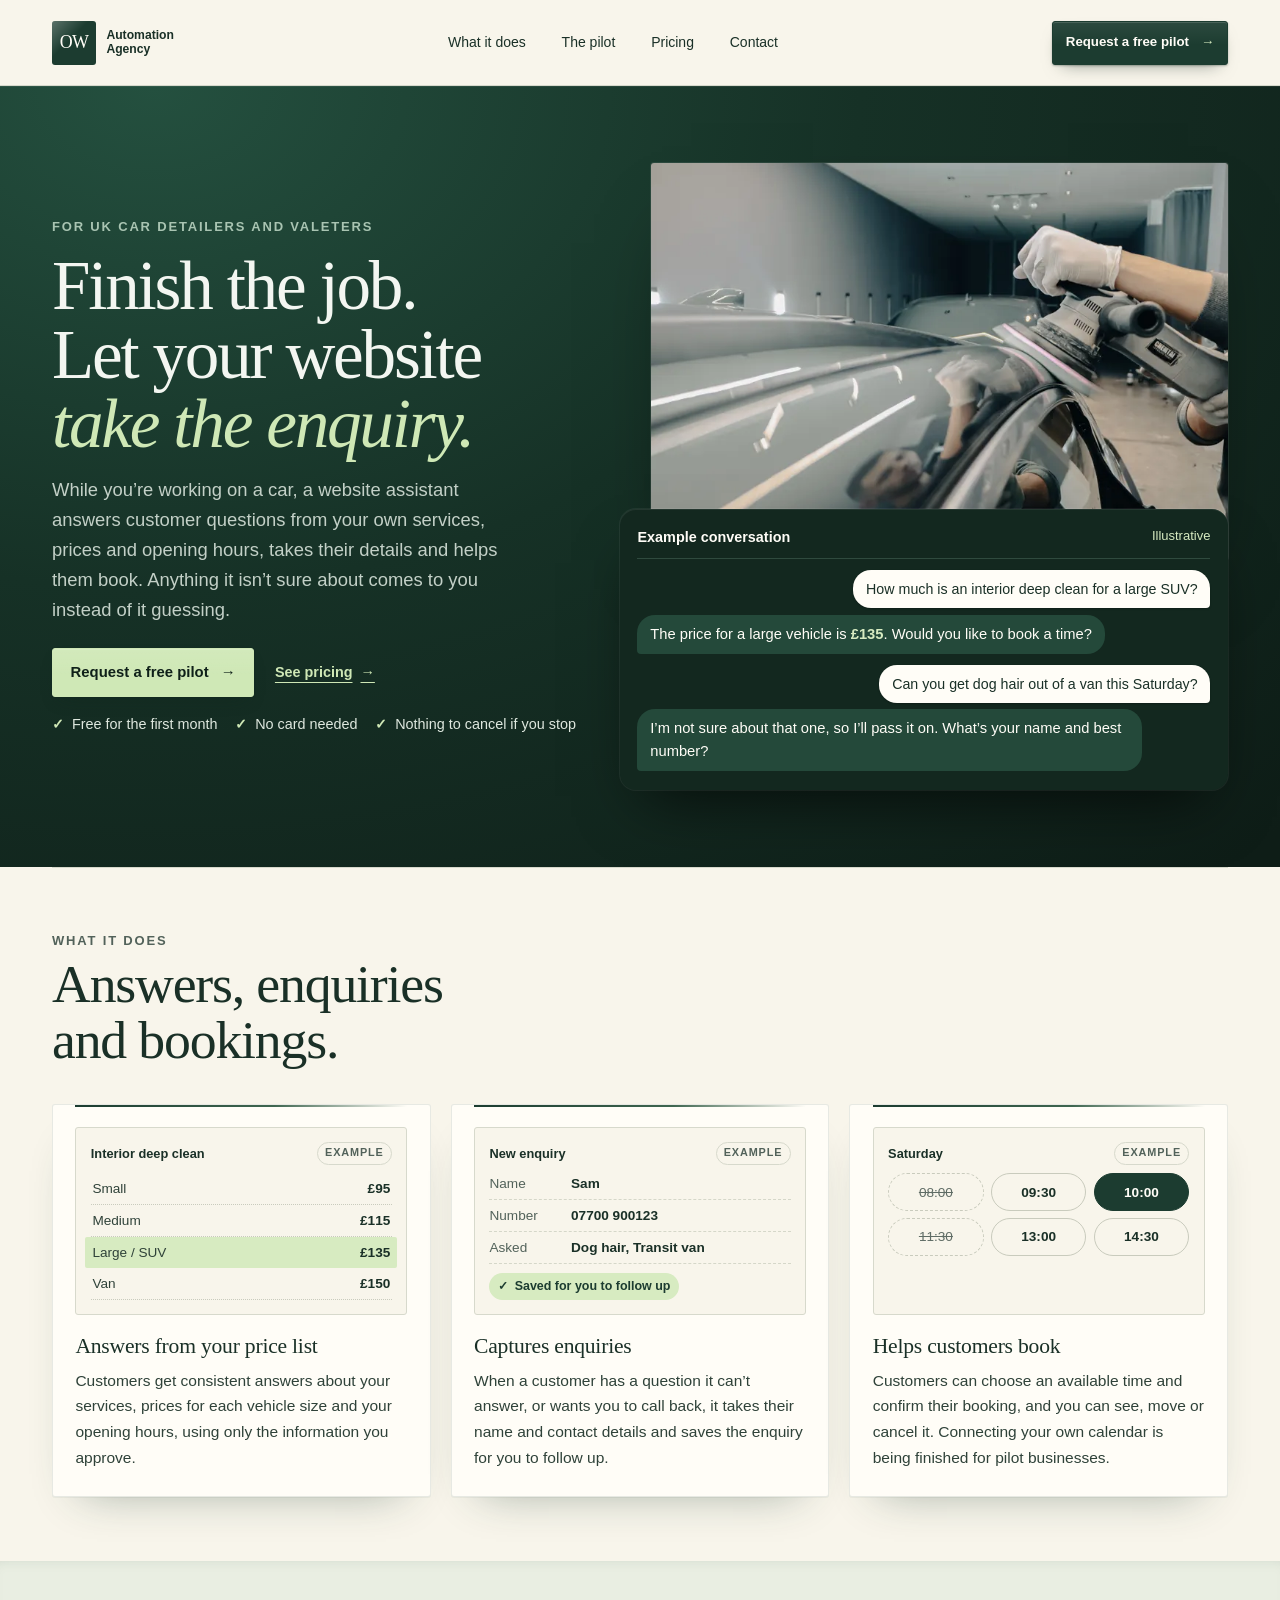
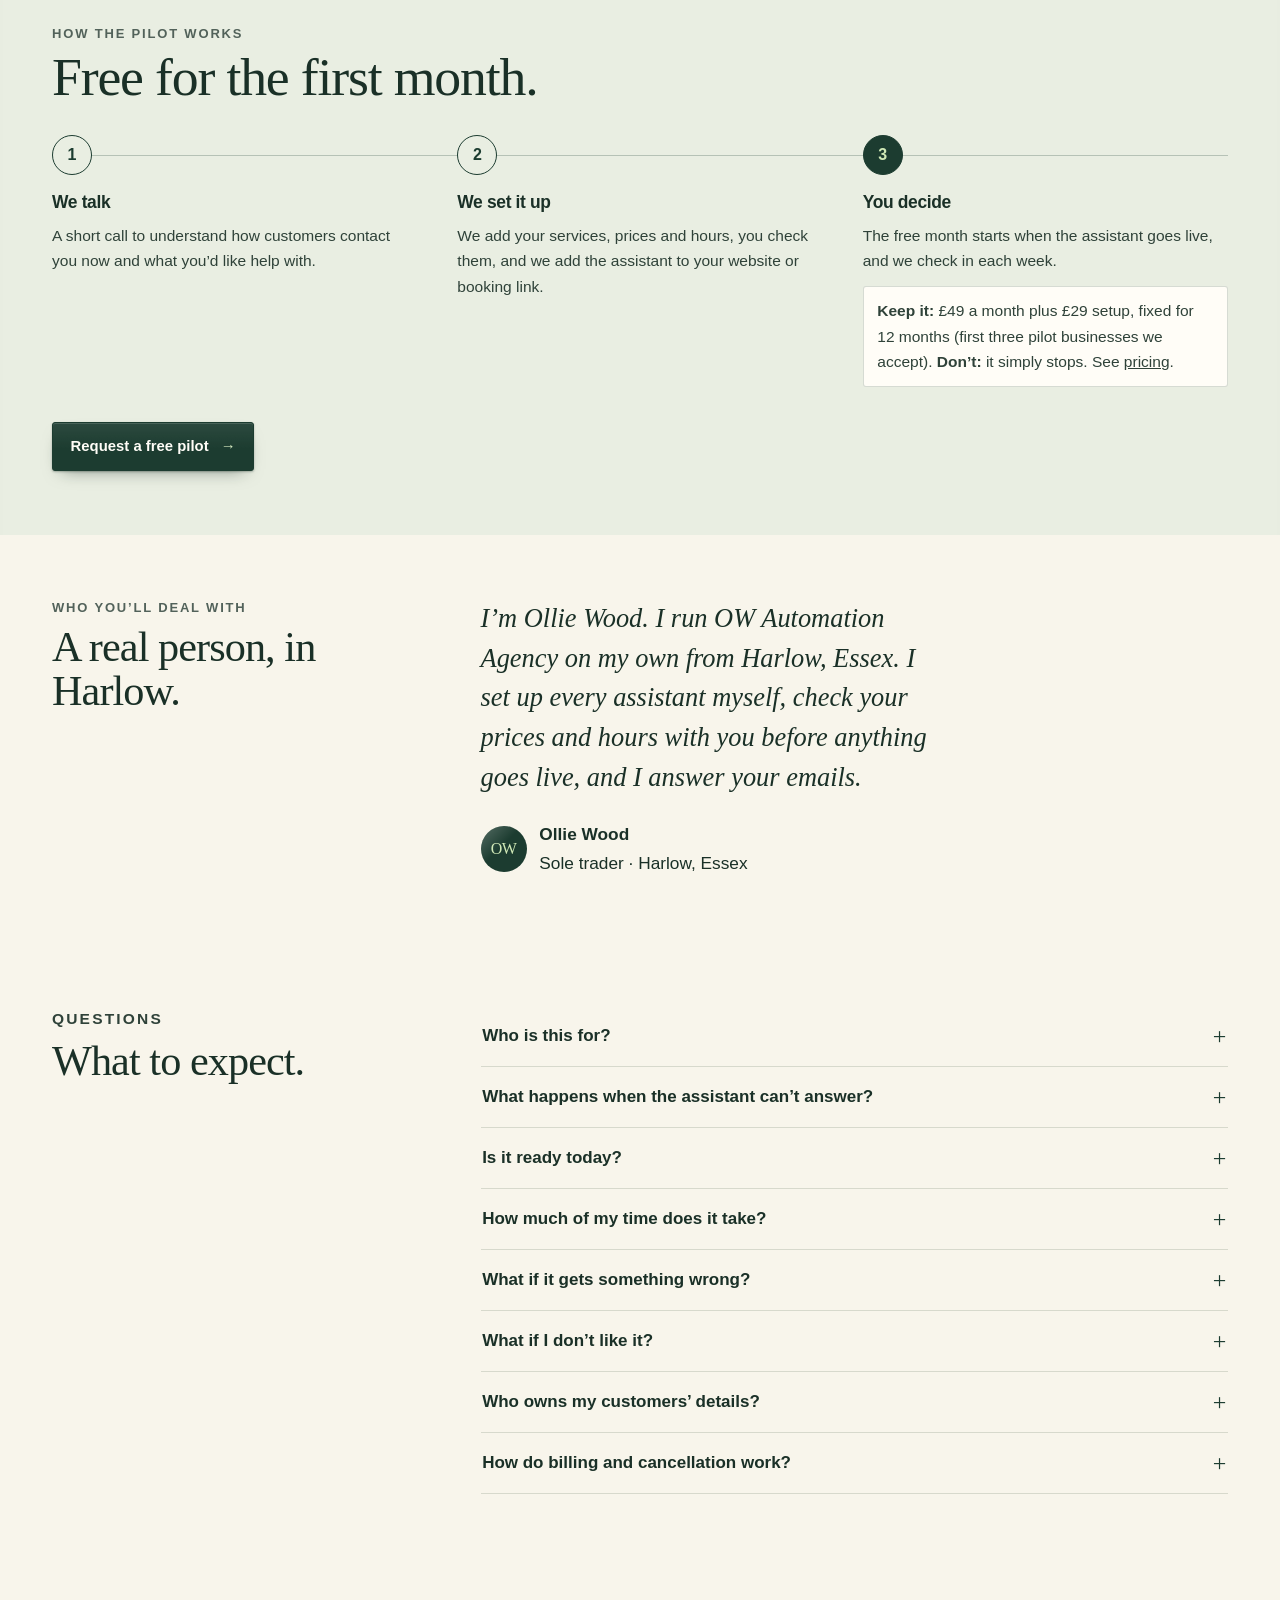
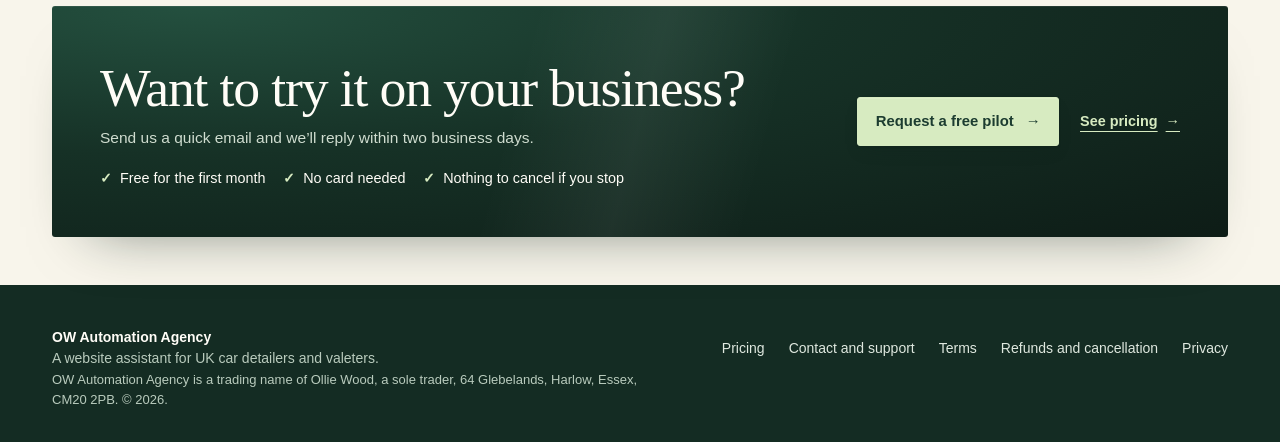
==== commit 15a78e9f: "Describe the product as a website assistant in the footer The footer called it an AI front desk, but" ====
--- a/index.html
+++ b/index.html
@@ -166,7 +166,7 @@
     <div class="ow-wrap ow-footer-layout">
       <div>
         <strong>OW Automation Agency</strong>
-        <p>An AI front desk for UK car detailers and valeters.</p>
+        <p>A website assistant for UK car detailers and valeters.</p>
         <p class="ow-footer-legal">OW Automation Agency is a trading name of Ollie Wood, a sole trader, 64 Glebelands, Harlow, Essex, CM20 2PB. © 2026.</p>
       </div>
       <nav aria-label="Footer navigation">
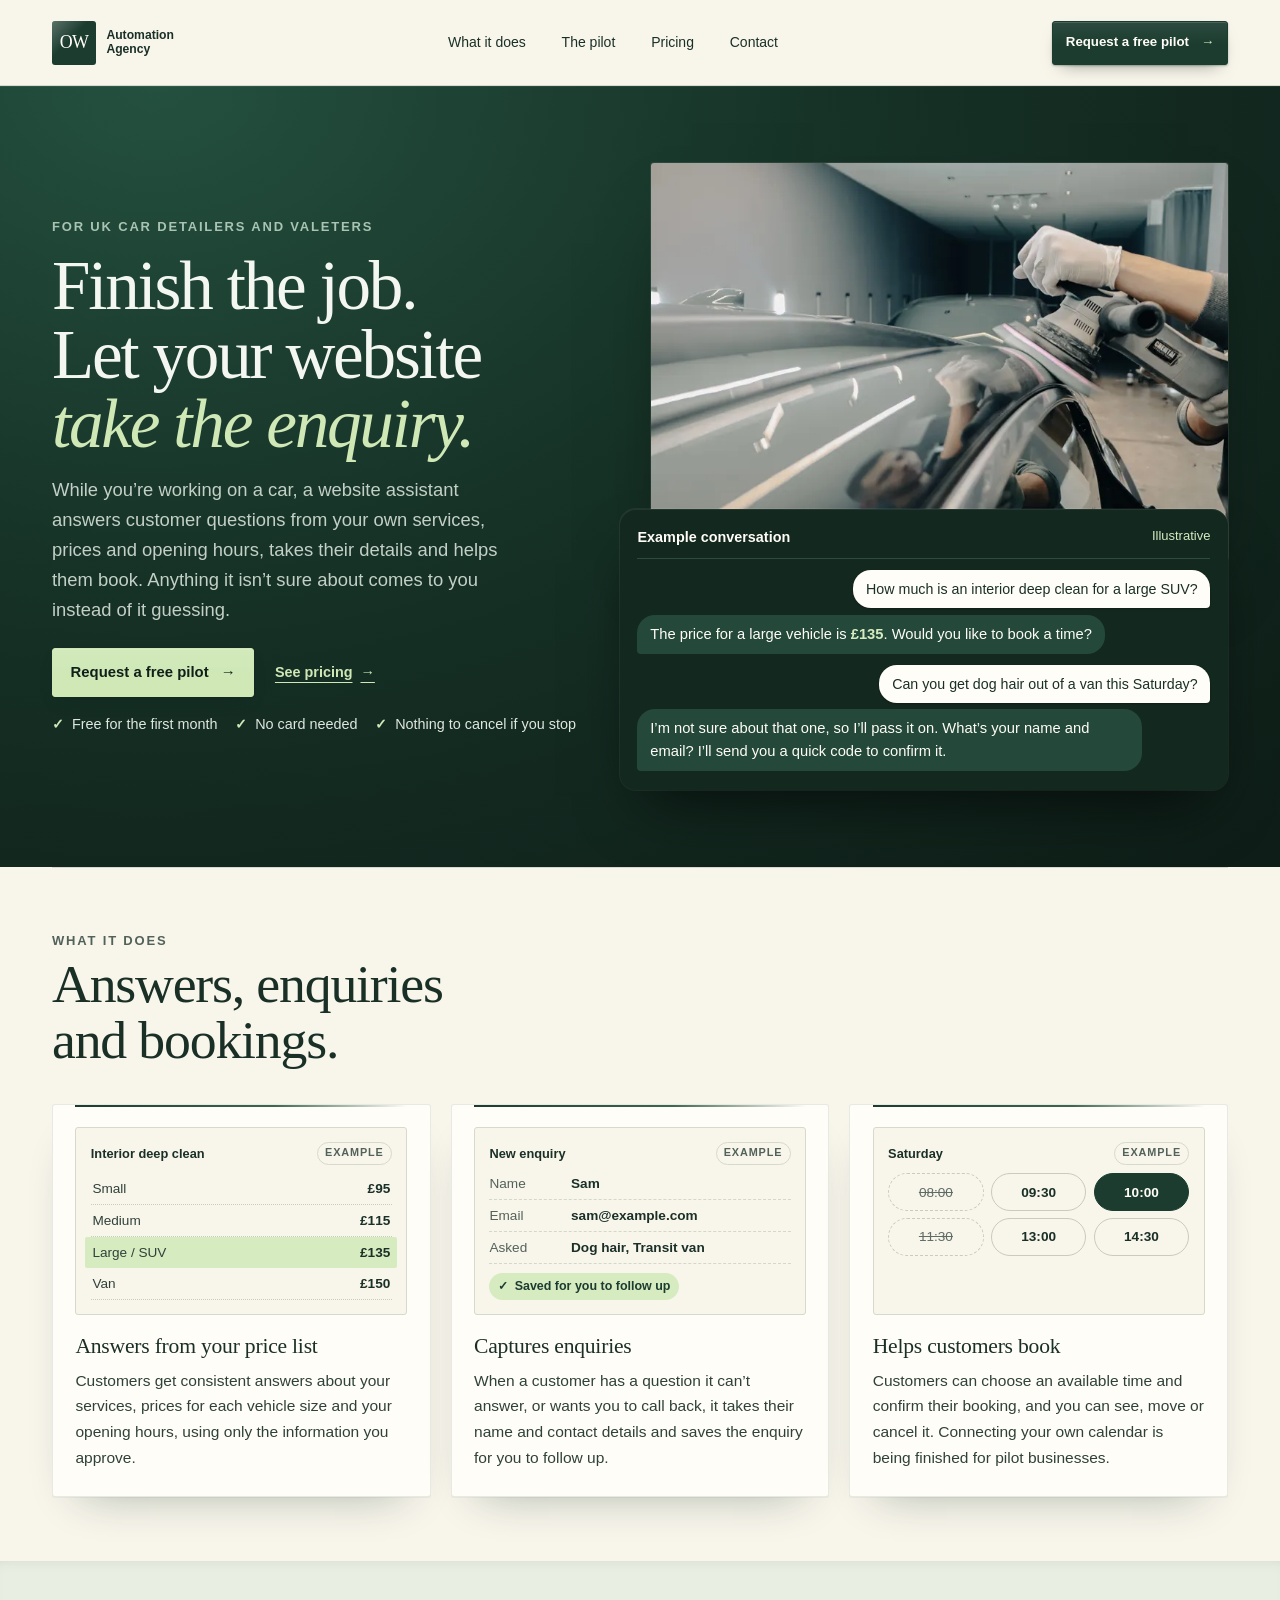
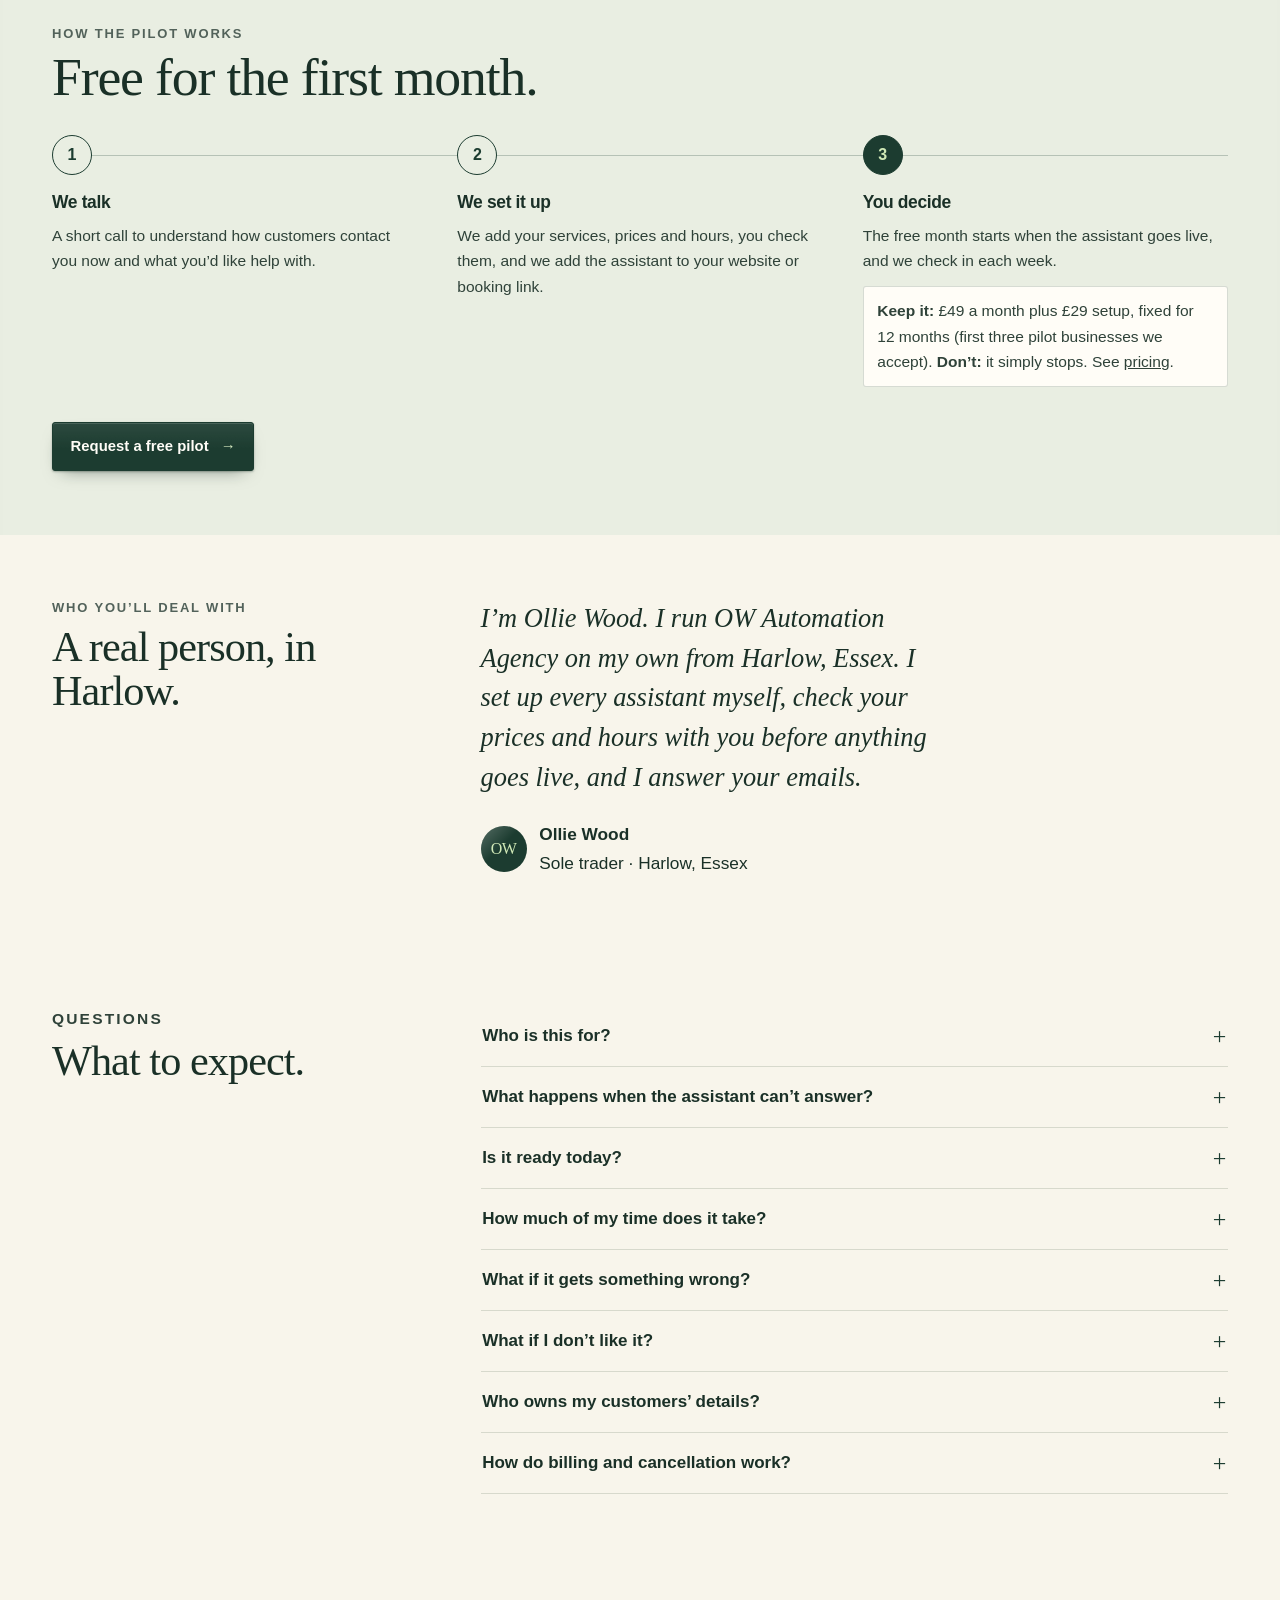
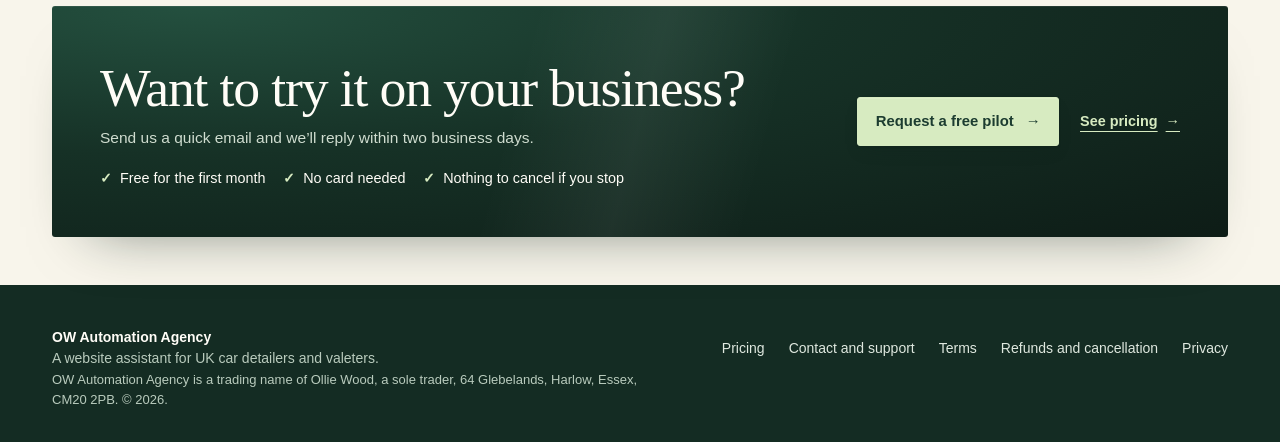
==== commit b4563185: "Show the real hand-over in the example: name and email, confirmed with a code Co-Authored-By: Claude" ====
--- a/index.html
+++ b/index.html
@@ -66,7 +66,7 @@
           <p class="ow-example-question">How much is an interior deep clean for a large SUV?</p>
           <p class="ow-example-answer">The price for a large vehicle is <strong>£135</strong>. Would you like to book a time?</p>
           <p class="ow-example-question">Can you get dog hair out of a van this Saturday?</p>
-          <p class="ow-example-answer">I’m not sure about that one, so I’ll pass it on. What’s your name and best number?</p>
+          <p class="ow-example-answer">I’m not sure about that one, so I’ll pass it on. What’s your name and email? I’ll send you a quick code to confirm it.</p>
         </div>
       </figure>
      </div>
@@ -89,7 +89,7 @@
         <article>
           <div class="ow-vig ow-vig-slip" aria-hidden="true">
             <p class="ow-vig-label">New enquiry <span>Example</span></p>
-            <dl><div><dt>Name</dt><dd>Sam</dd></div><div><dt>Number</dt><dd>07700 900123</dd></div><div><dt>Asked</dt><dd>Dog hair, Transit van</dd></div></dl>
+            <dl><div><dt>Name</dt><dd>Sam</dd></div><div><dt>Email</dt><dd>sam@example.com</dd></div><div><dt>Asked</dt><dd>Dog hair, Transit van</dd></div></dl>
             <p class="ow-vig-saved">Saved for you to follow up</p>
           </div>
           <h3>Captures enquiries</h3>
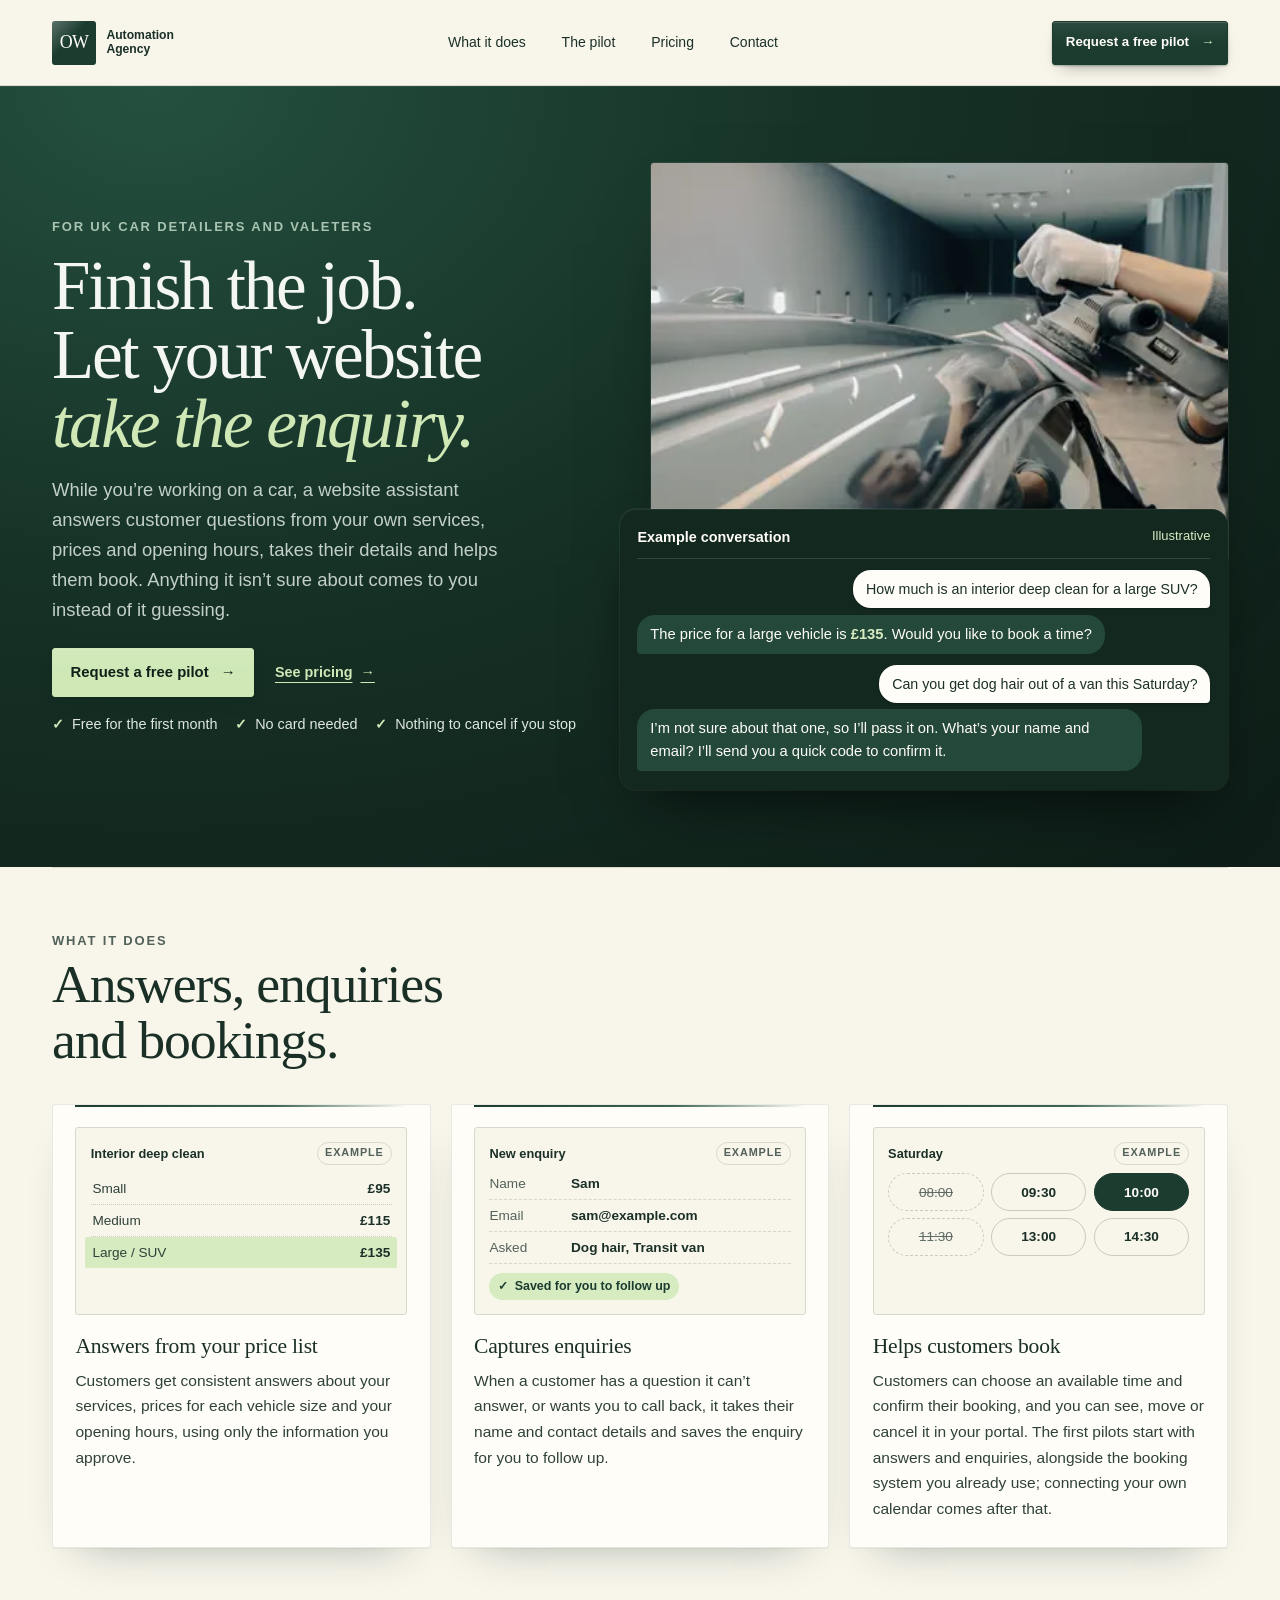
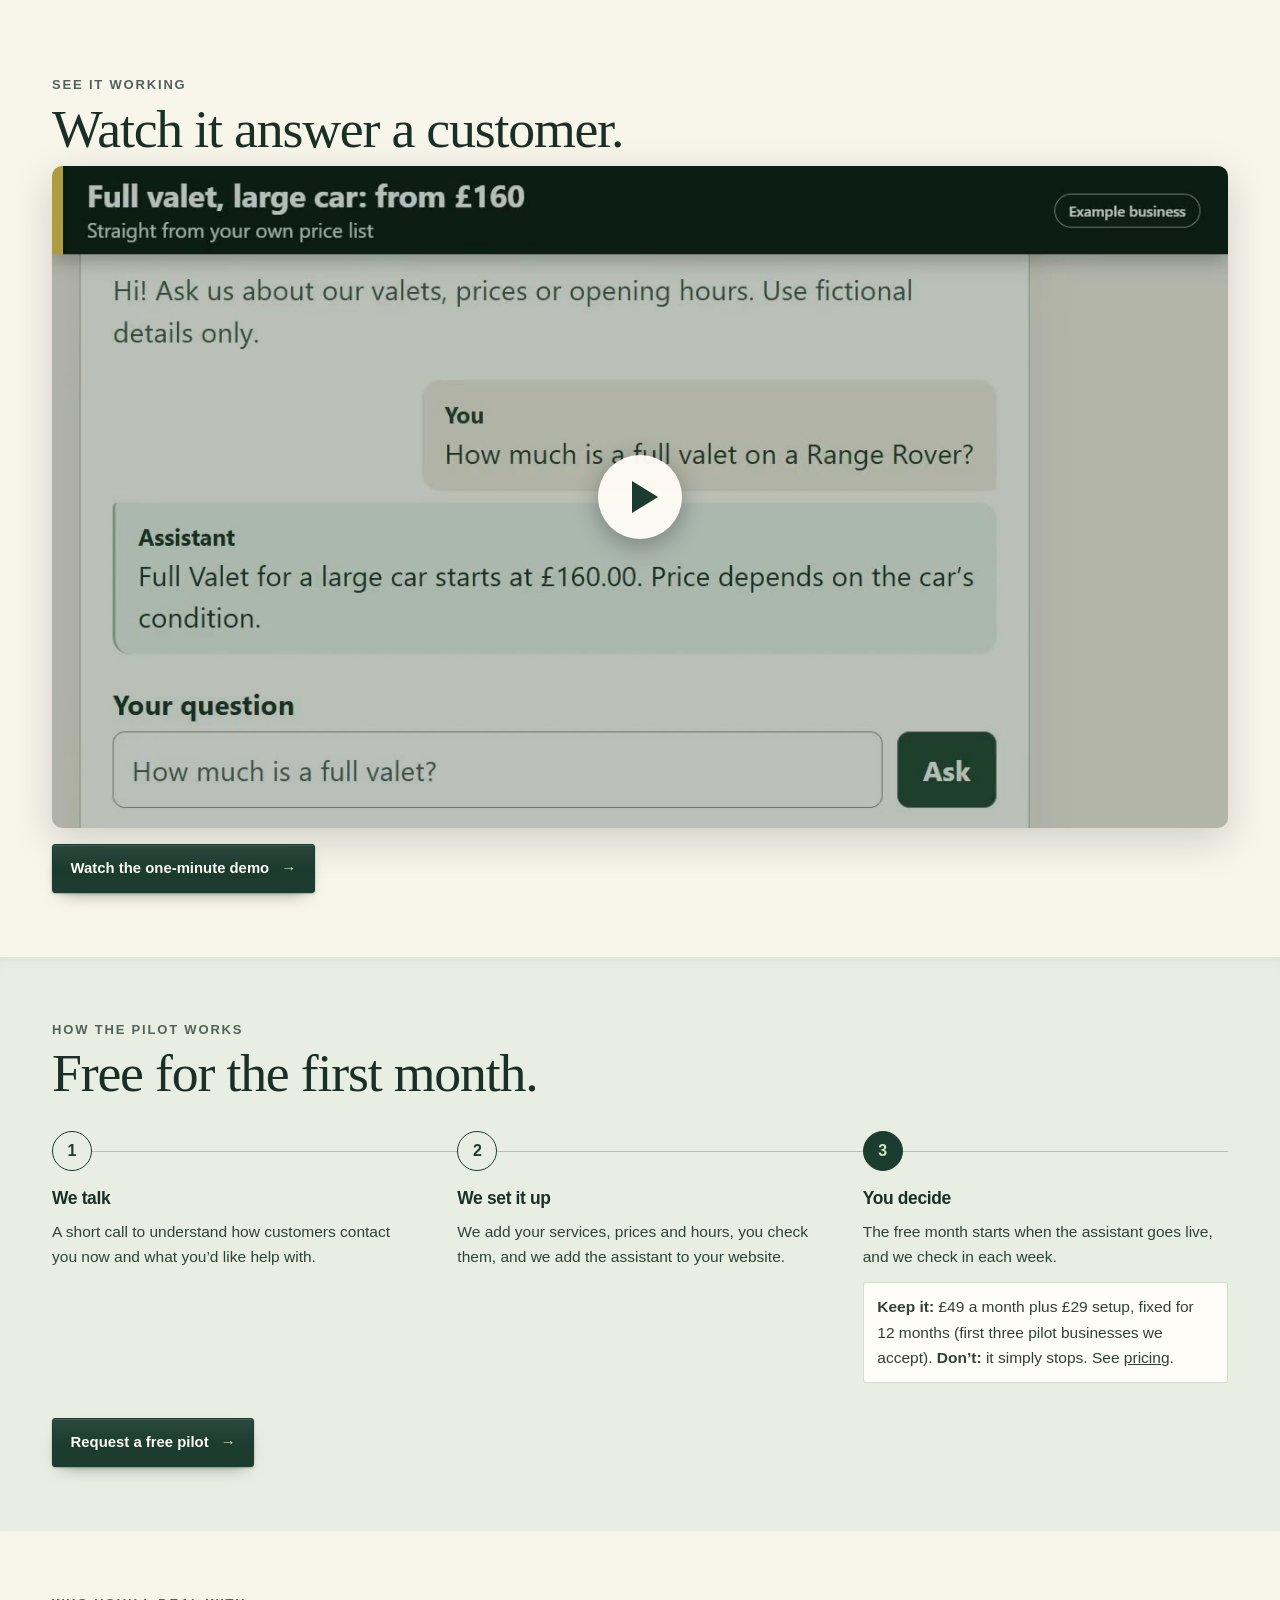
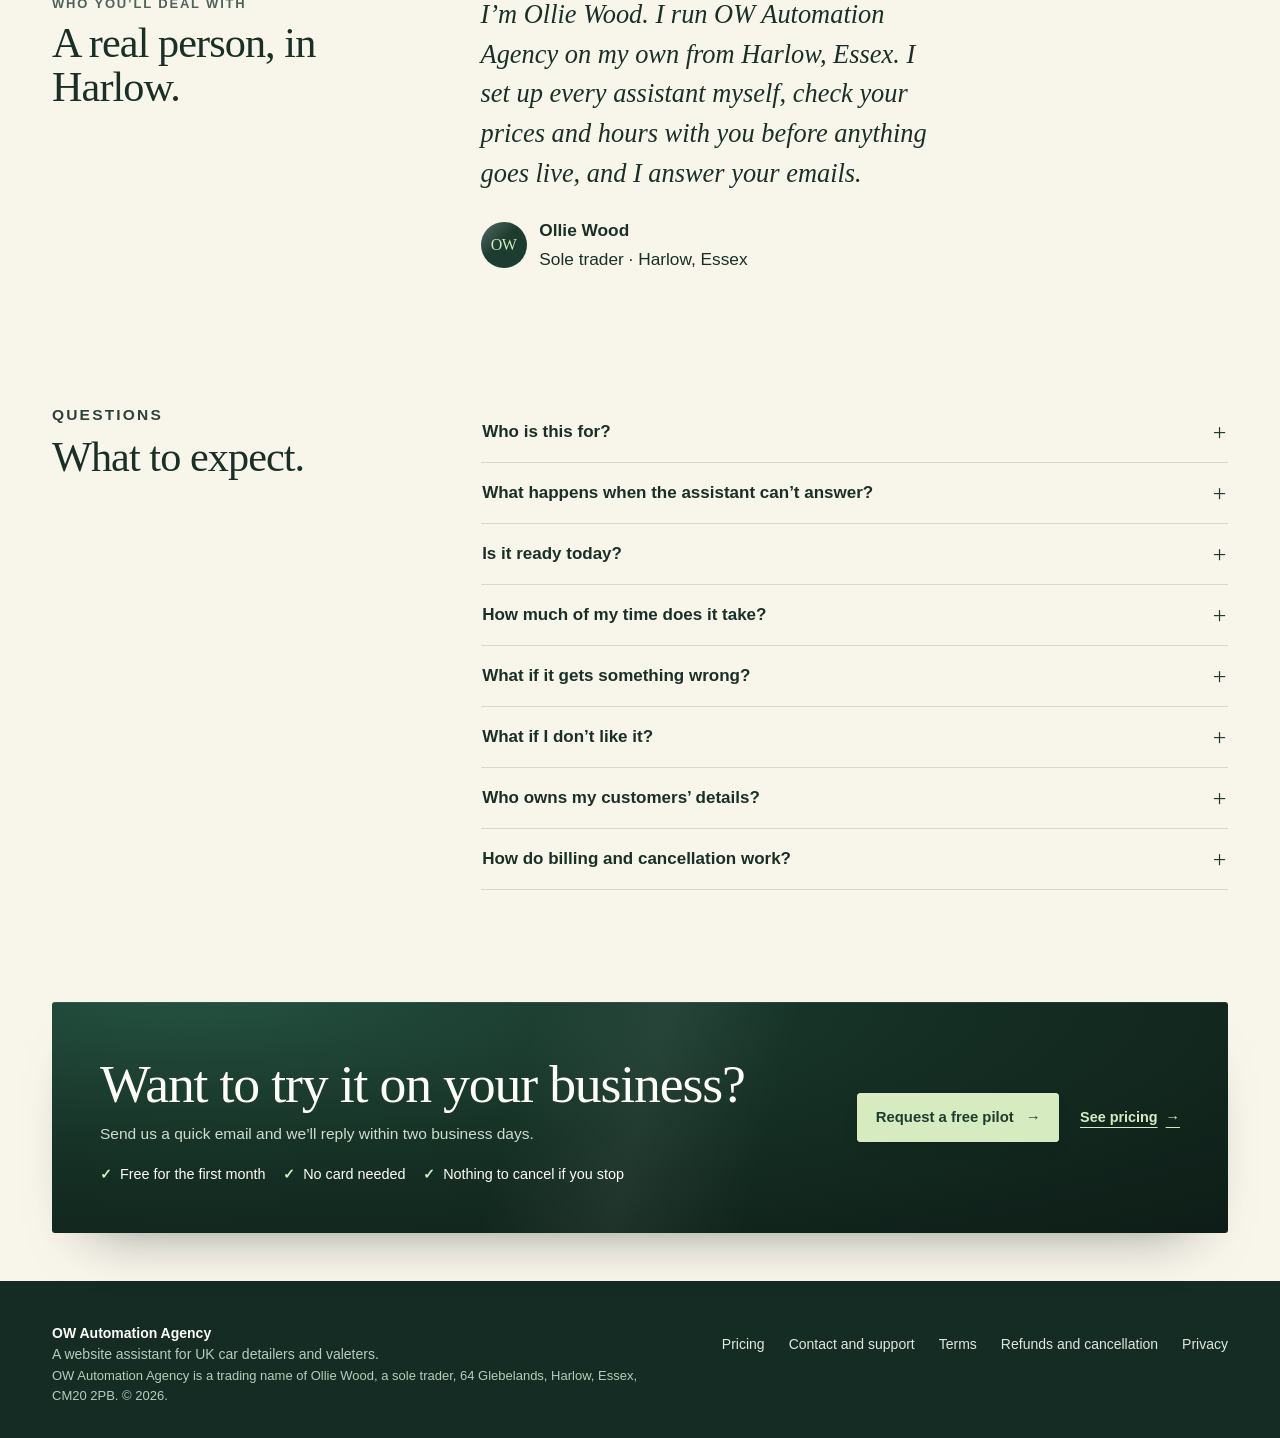
==== commit 805070a6: "Add the one-minute demo video; enquiries-first wording; privacy and terms updates - demo.html: a liv" ====
--- a/index.html
+++ b/index.html
@@ -4,14 +4,14 @@
   <meta charset="utf-8">
   <meta name="viewport" content="width=device-width, initial-scale=1">
   <title>Website assistant for UK car detailers and valeters | OW Automation Agency</title>
-  <meta name="description" content="A website assistant for UK car detailers and valeters. It answers questions from your own prices and hours, takes enquiries and helps customers book.">
+  <meta name="description" content="A website assistant for UK car detailers and valeters. It answers questions from your own prices and hours, and takes enquiries for you to follow up.">
   <link rel="canonical" href="https://owautomationagency-pixel.github.io/">
   <meta property="og:type" content="website">
   <meta property="og:site_name" content="OW Automation Agency">
   <meta property="og:locale" content="en_GB">
   <meta property="og:url" content="https://owautomationagency-pixel.github.io/">
   <meta property="og:title" content="A website assistant for UK car detailers and valeters">
-  <meta property="og:description" content="It answers customer questions from your own prices and hours, takes enquiries and helps customers book. Free one-month pilot, no card needed.">
+  <meta property="og:description" content="It answers customer questions from your own prices and hours and takes enquiries for you to follow up. Free one-month pilot, no card needed.">
   <meta property="og:image" content="https://owautomationagency-pixel.github.io/og-image.jpg">
   <meta property="og:image:width" content="1200">
   <meta property="og:image:height" content="630">
@@ -81,7 +81,7 @@
         <article>
           <div class="ow-vig ow-vig-price" aria-hidden="true">
             <p class="ow-vig-label">Interior deep clean <span>Example</span></p>
-            <ul><li><span>Small</span><b>£95</b></li><li><span>Medium</span><b>£115</b></li><li class="is-on"><span>Large / SUV</span><b>£135</b></li><li><span>Van</span><b>£150</b></li></ul>
+            <ul><li><span>Small</span><b>£95</b></li><li><span>Medium</span><b>£115</b></li><li class="is-on"><span>Large / SUV</span><b>£135</b></li></ul>
           </div>
           <h3>Answers from your price list</h3>
           <p>Customers get consistent answers about your services, prices for each vehicle size and your opening hours, using only the information you approve.</p>
@@ -101,9 +101,20 @@
             <ul><li class="is-taken">08:00</li><li>09:30</li><li class="is-on">10:00</li><li class="is-taken">11:30</li><li>13:00</li><li>14:30</li></ul>
           </div>
           <h3>Helps customers book</h3>
-          <p>Customers can choose an available time and confirm their booking, and you can see, move or cancel it. Connecting your own calendar is being finished for pilot businesses.</p>
+          <p>Customers can choose an available time and confirm their booking, and you can see, move or cancel it in your portal. The first pilots start with answers and enquiries, alongside the booking system you already use; connecting your own calendar comes after that.</p>
         </article>
       </div>
+    </section>
+
+    <section class="ow-wrap ow-section ow-demo-teaser" id="see-it-working" aria-labelledby="demo-heading">
+      <div class="ow-section-intro">
+        <p class="ow-kicker">See it working</p>
+        <h2 id="demo-heading">Watch it answer a customer.</h2>
+      </div>
+      <a class="ow-demo-link" href="demo.html">
+        <span class="ow-demo-frame"><img src="ow-demo-poster.jpg" width="1280" height="720" loading="lazy" alt="The assistant on an example detailer’s website, answering a customer’s question with that business’s large-car price"><span class="ow-demo-play" aria-hidden="true"></span></span>
+        <span class="ow-button">Watch the one-minute demo <span aria-hidden="true">→</span></span>
+      </a>
     </section>
 
     <section class="ow-how" id="how-it-works" aria-labelledby="how-heading">
@@ -114,7 +125,7 @@
         </div>
         <ol class="ow-steps">
           <li><h3>We talk</h3><p>A short call to understand how customers contact you now and what you’d like help with.</p></li>
-          <li><h3>We set it up</h3><p>We add your services, prices and hours, you check them, and we add the assistant to your website or booking link.</p></li>
+          <li><h3>We set it up</h3><p>We add your services, prices and hours, you check them, and we add the assistant to your website.</p></li>
           <li><h3>You decide</h3><p>The free month starts when the assistant goes live, and we check in each week.</p><p><strong>Keep it:</strong> £49 a month plus £29 setup, fixed for 12 months (first three pilot businesses we accept). <strong>Don’t:</strong> it simply stops. See <a href="pricing.html">pricing</a>.</p></li>
         </ol>
         <div class="ow-actions"><a class="ow-button" href="contact.html#pilot">Request a free pilot <span aria-hidden="true">→</span></a></div>
@@ -140,7 +151,7 @@
       <div>
         <details><summary>Who is this for?</summary><p>Independent car detailers and valeters in the UK who take enquiries online and miss some while they’re busy on a job. It is a service for businesses, not consumers.</p></details>
         <details><summary>What happens when the assistant can’t answer?</summary><p>It only uses the business information you approve. Anything outside that is passed to you as an enquiry with the customer’s contact details, rather than guessed.</p></details>
-        <details><summary>Is it ready today?</summary><p>It’s a new product, and we’re scheduling the first pilots now. The assistant goes live on a pilot business’s website once hosting, email confirmations and calendar connection are ready, and we agree a start date with you. We’ll tell you exactly what’s ready before you start.</p></details>
+        <details><summary>Is it ready today?</summary><p>It’s a new product, and we’re looking for the first pilot businesses now. The first pilots start with answers and enquiries. The assistant goes live on a pilot business’s website once hosting and email alerts are ready, and we agree a start date with you. Connecting your calendar comes later. We’ll tell you exactly what’s ready before you start.</p></details>
         <details><summary>How much of my time does it take?</summary><p>A short call, then checking the services, prices and hours we’ve written up for you. During the pilot we check in once a week.</p></details>
         <details><summary>What if it gets something wrong?</summary><p>It only uses the information you approve. If something needs changing, tell us and we’ll update it. Anything it isn’t sure about comes to you as an enquiry.</p></details>
         <details><summary>What if I don’t like it?</summary><p>You don’t need to do anything. It stops at the end of the free month unless you choose to subscribe, and there’s no card to cancel. If you’d like it to stop sooner, just tell us.</p></details>
--- a/extra.css
+++ b/extra.css
@@ -374,3 +374,19 @@
 @media (max-width: 520px) {
   .ow-plan-featured .ow-badge { text-transform: none; letter-spacing: 0; font-size: .8rem; border-radius: 8px; }
 }
+
+/* Demo video (demo.html) and its teaser on the home page */
+.ow-demo-video { margin: 1.5rem 0 2rem; }
+.ow-demo-video video { display: block; width: 100%; height: auto; border-radius: 10px; background: #0e1d17; box-shadow: 0 12px 40px rgba(15, 32, 25, .18); }
+.ow-demo-video figcaption { margin-top: .6rem; font-size: .9rem; color: #52625a; }
+.ow-demo-steps { padding-left: 1.2rem; }
+.ow-demo-steps li { margin: .5rem 0; }
+.ow-demo-link { display: block; text-decoration: none; }
+.ow-demo-frame { display: block; position: relative; border-radius: 10px; overflow: hidden; box-shadow: 0 12px 40px rgba(15, 32, 25, .18); }
+.ow-demo-frame img { display: block; width: 100%; height: auto; }
+.ow-demo-frame::before { content: ""; position: absolute; inset: 0; background: rgba(14, 29, 23, .28); transition: background .2s; }
+.ow-demo-play { position: absolute; left: 50%; top: 50%; width: 84px; height: 84px; margin: -42px 0 0 -42px; border-radius: 50%; background: rgba(255, 253, 247, .95); box-shadow: 0 6px 24px rgba(0, 0, 0, .3); }
+.ow-demo-play::after { content: ""; position: absolute; left: 34px; top: 26px; border-style: solid; border-width: 16px 0 16px 26px; border-color: transparent transparent transparent #1c3c30; }
+.ow-demo-link:hover .ow-demo-frame::before, .ow-demo-link:focus-visible .ow-demo-frame::before { background: rgba(14, 29, 23, .12); }
+.ow-demo-link .ow-button { margin-top: 1rem; }
+}
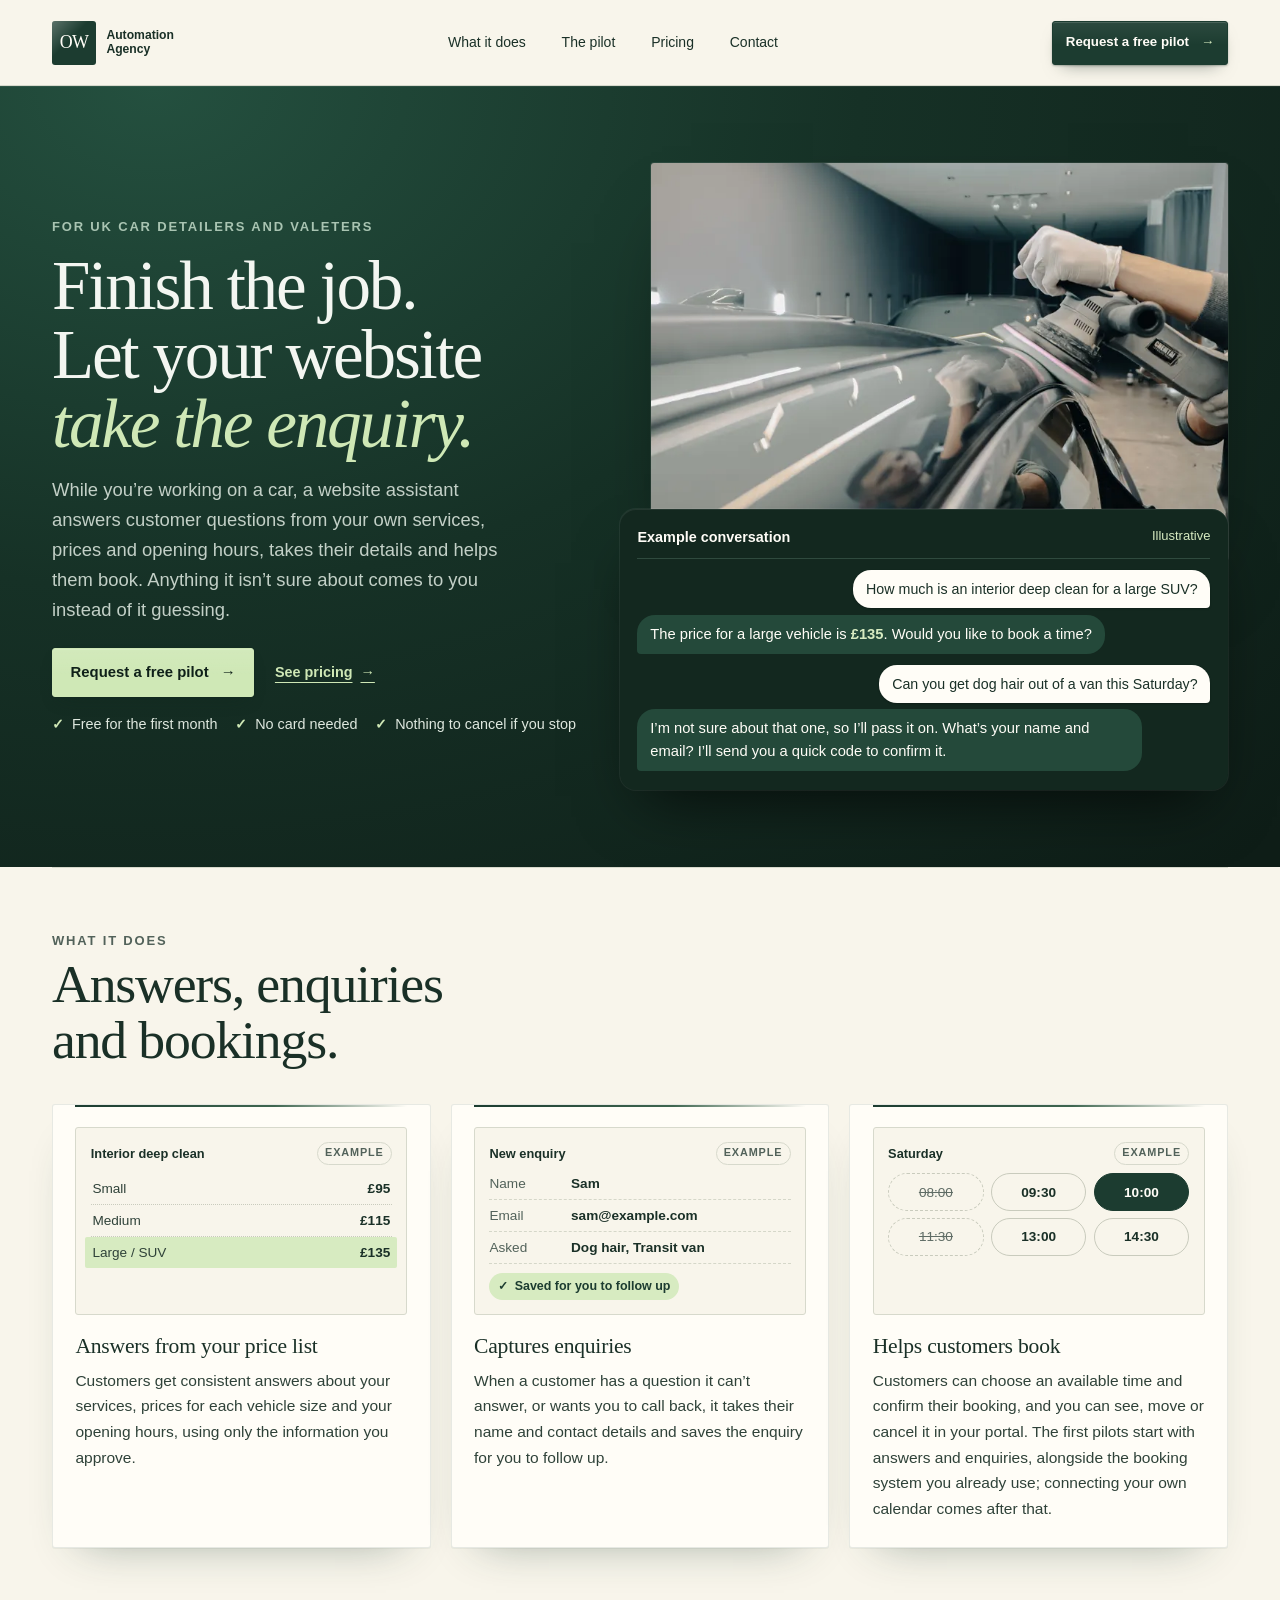
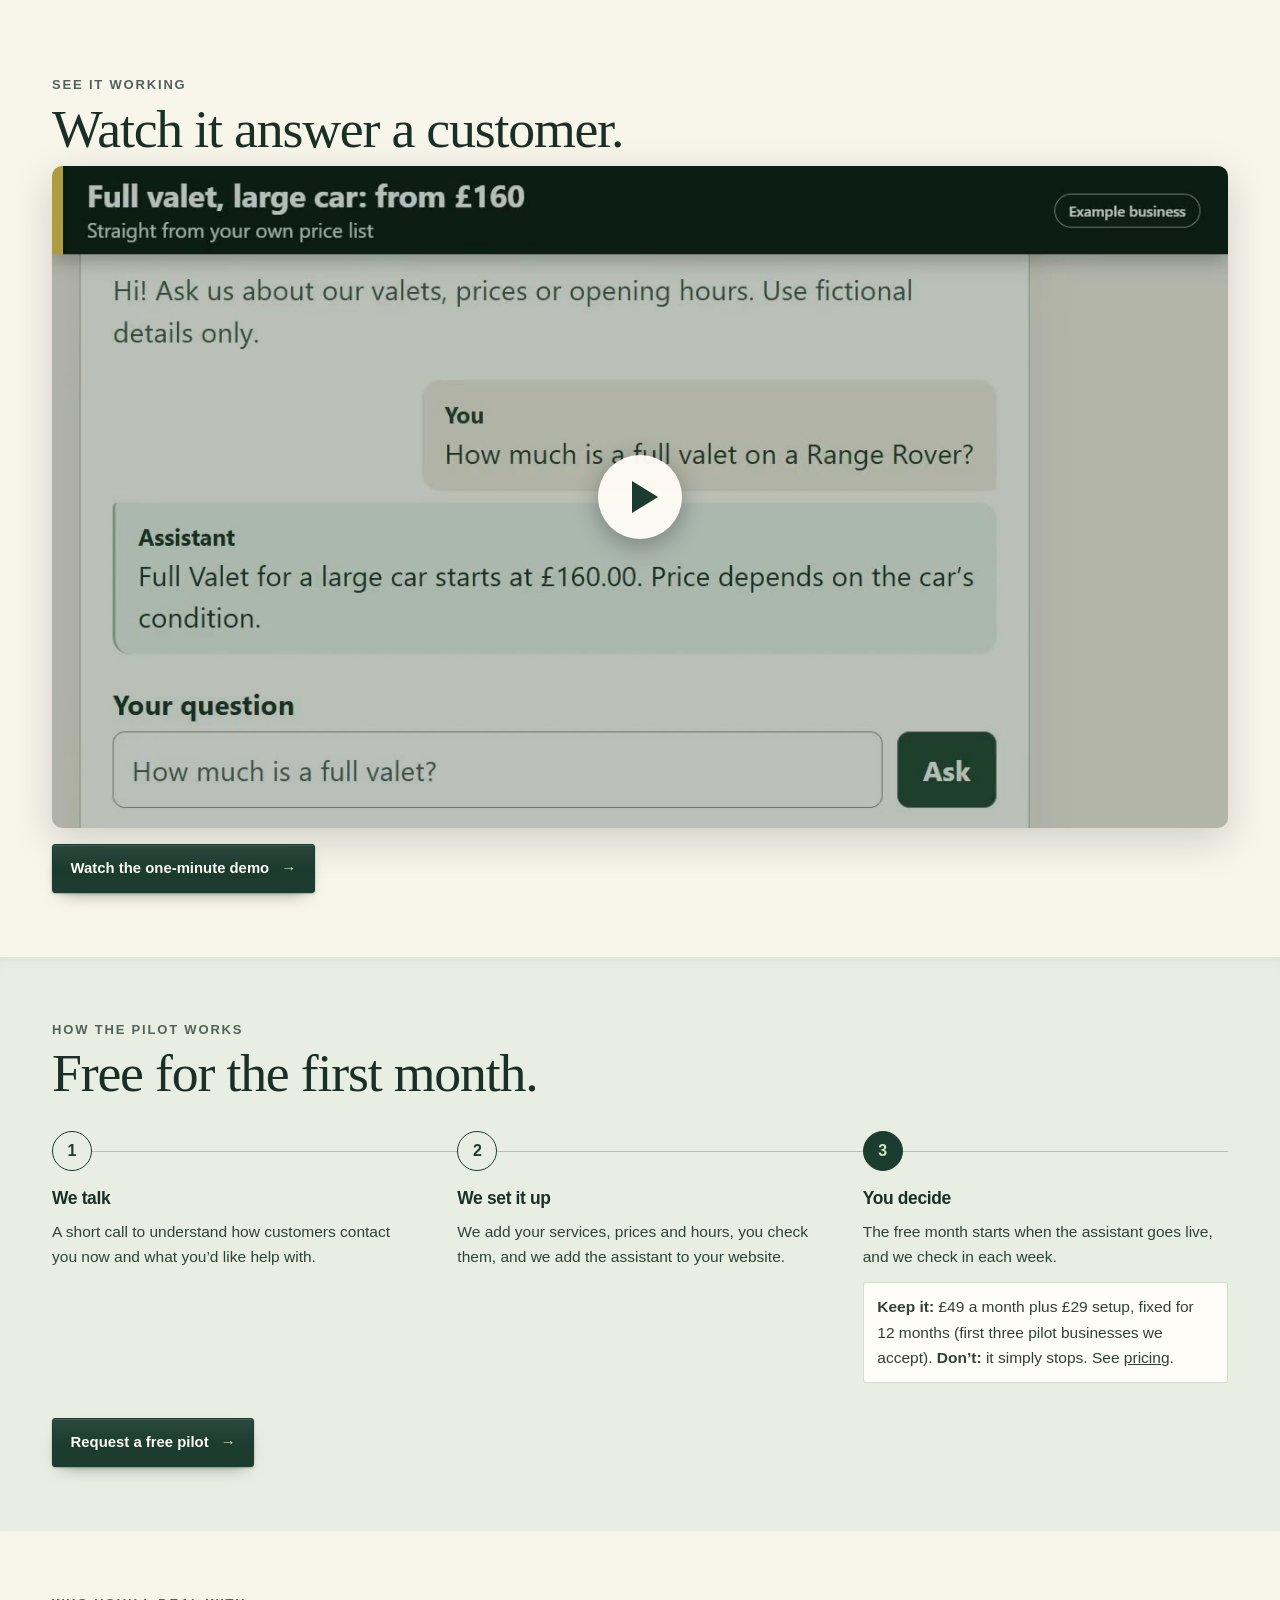
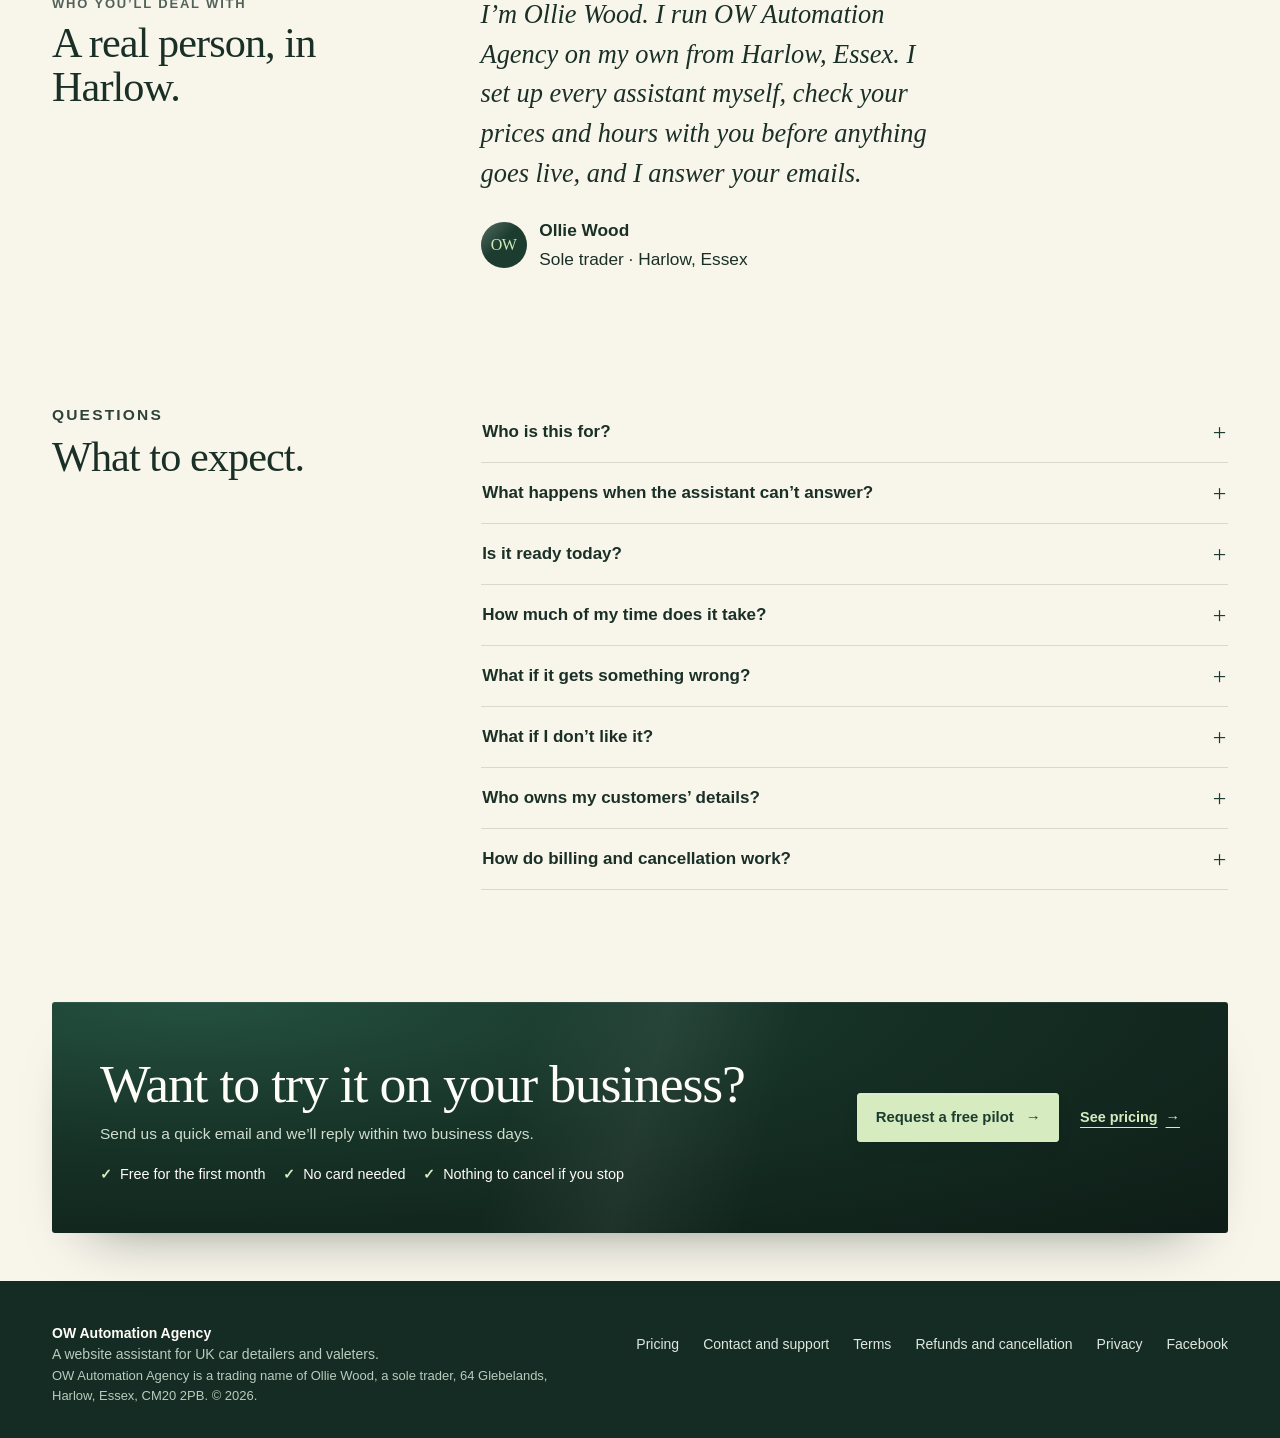
==== commit 1079014d: "Link the Facebook Page in the footer; name Meta in the privacy notice Co-Authored-By: Claude Opus 5." ====
--- a/index.html
+++ b/index.html
@@ -3,6 +3,7 @@
 <head>
   <meta charset="utf-8">
   <meta name="viewport" content="width=device-width, initial-scale=1">
+  <meta name="google-site-verification" content="sF4vW86LD66Jns7MkkHPNrsDZ6_gQIdeSZzqIBPlSrk">
   <title>Website assistant for UK car detailers and valeters | OW Automation Agency</title>
   <meta name="description" content="A website assistant for UK car detailers and valeters. It answers questions from your own prices and hours, and takes enquiries for you to follow up.">
   <link rel="canonical" href="https://owautomationagency-pixel.github.io/">
@@ -186,6 +187,7 @@
         <a href="terms.html">Terms</a>
         <a href="refunds.html">Refunds and cancellation</a>
         <a href="privacy.html">Privacy</a>
+        <a href="https://www.facebook.com/profile.php?id=61596957781779" rel="me noopener">Facebook</a>
       </nav>
     </div>
   </footer>
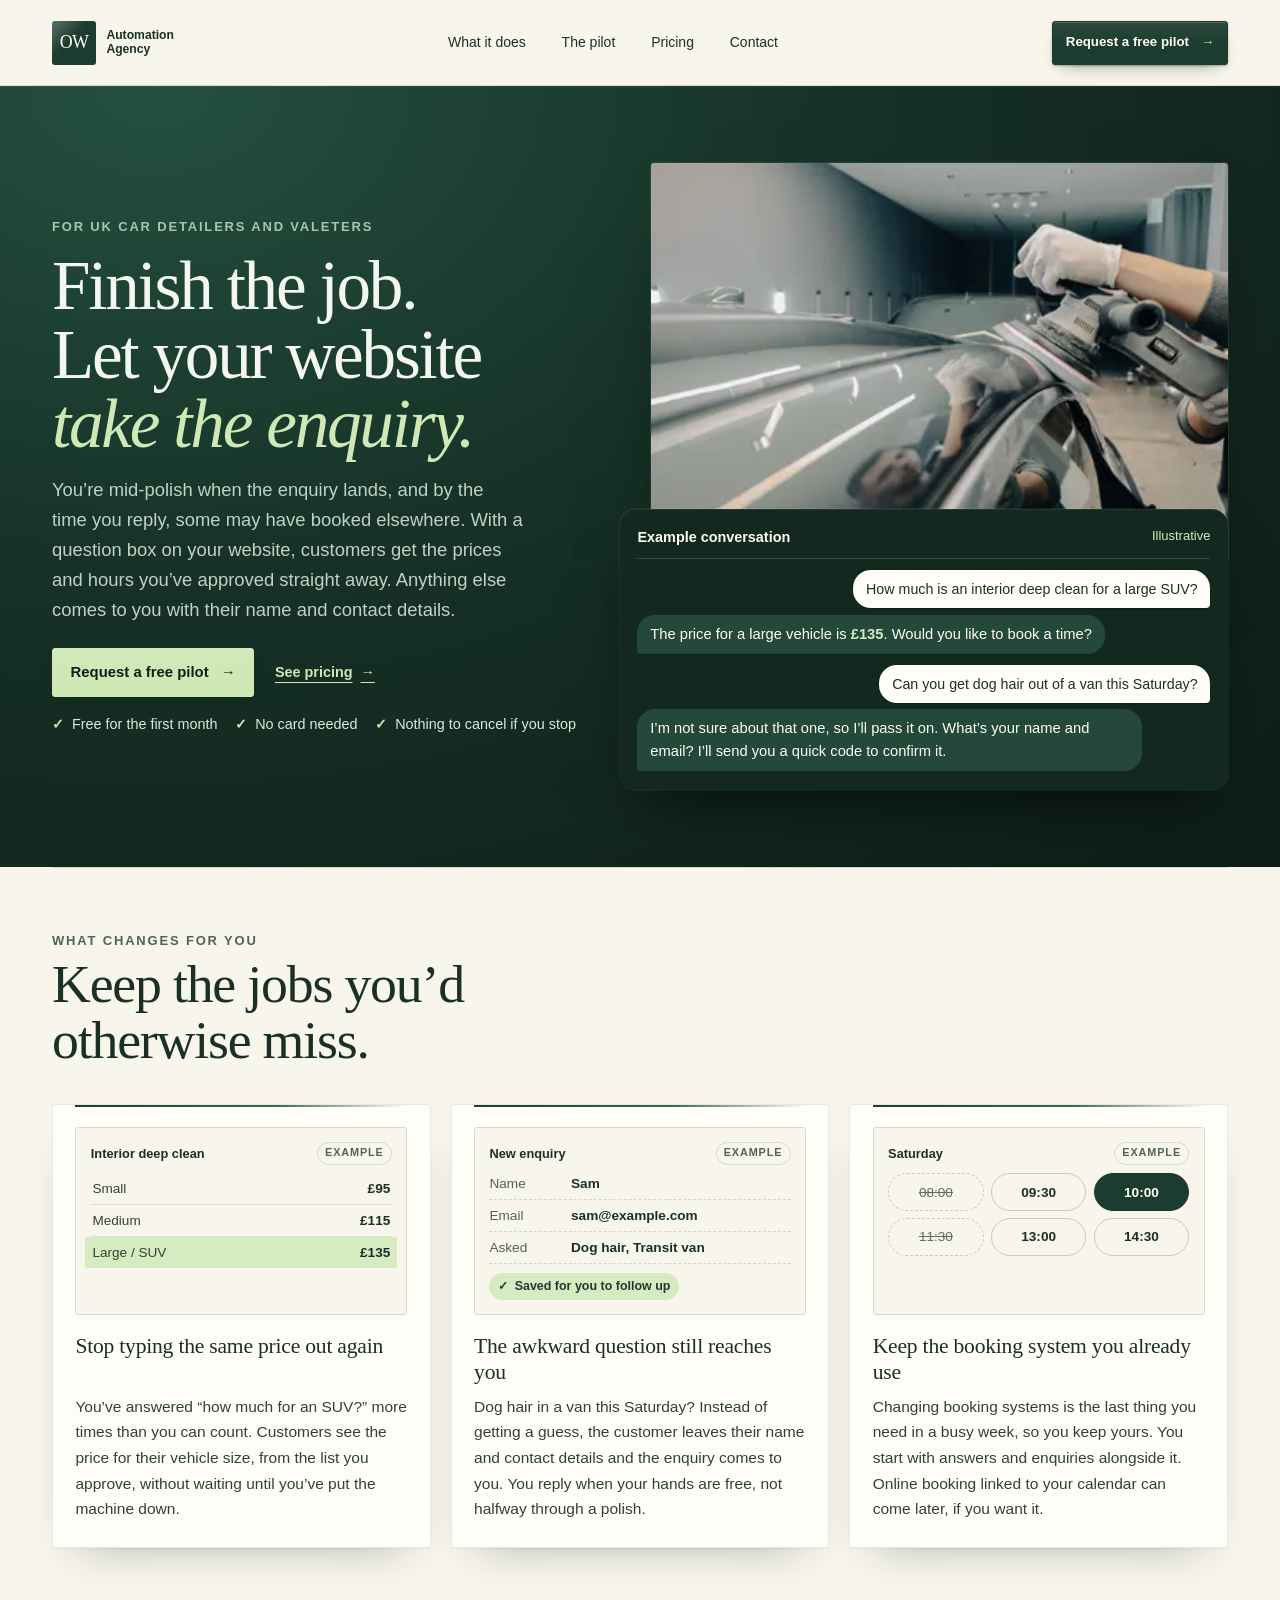
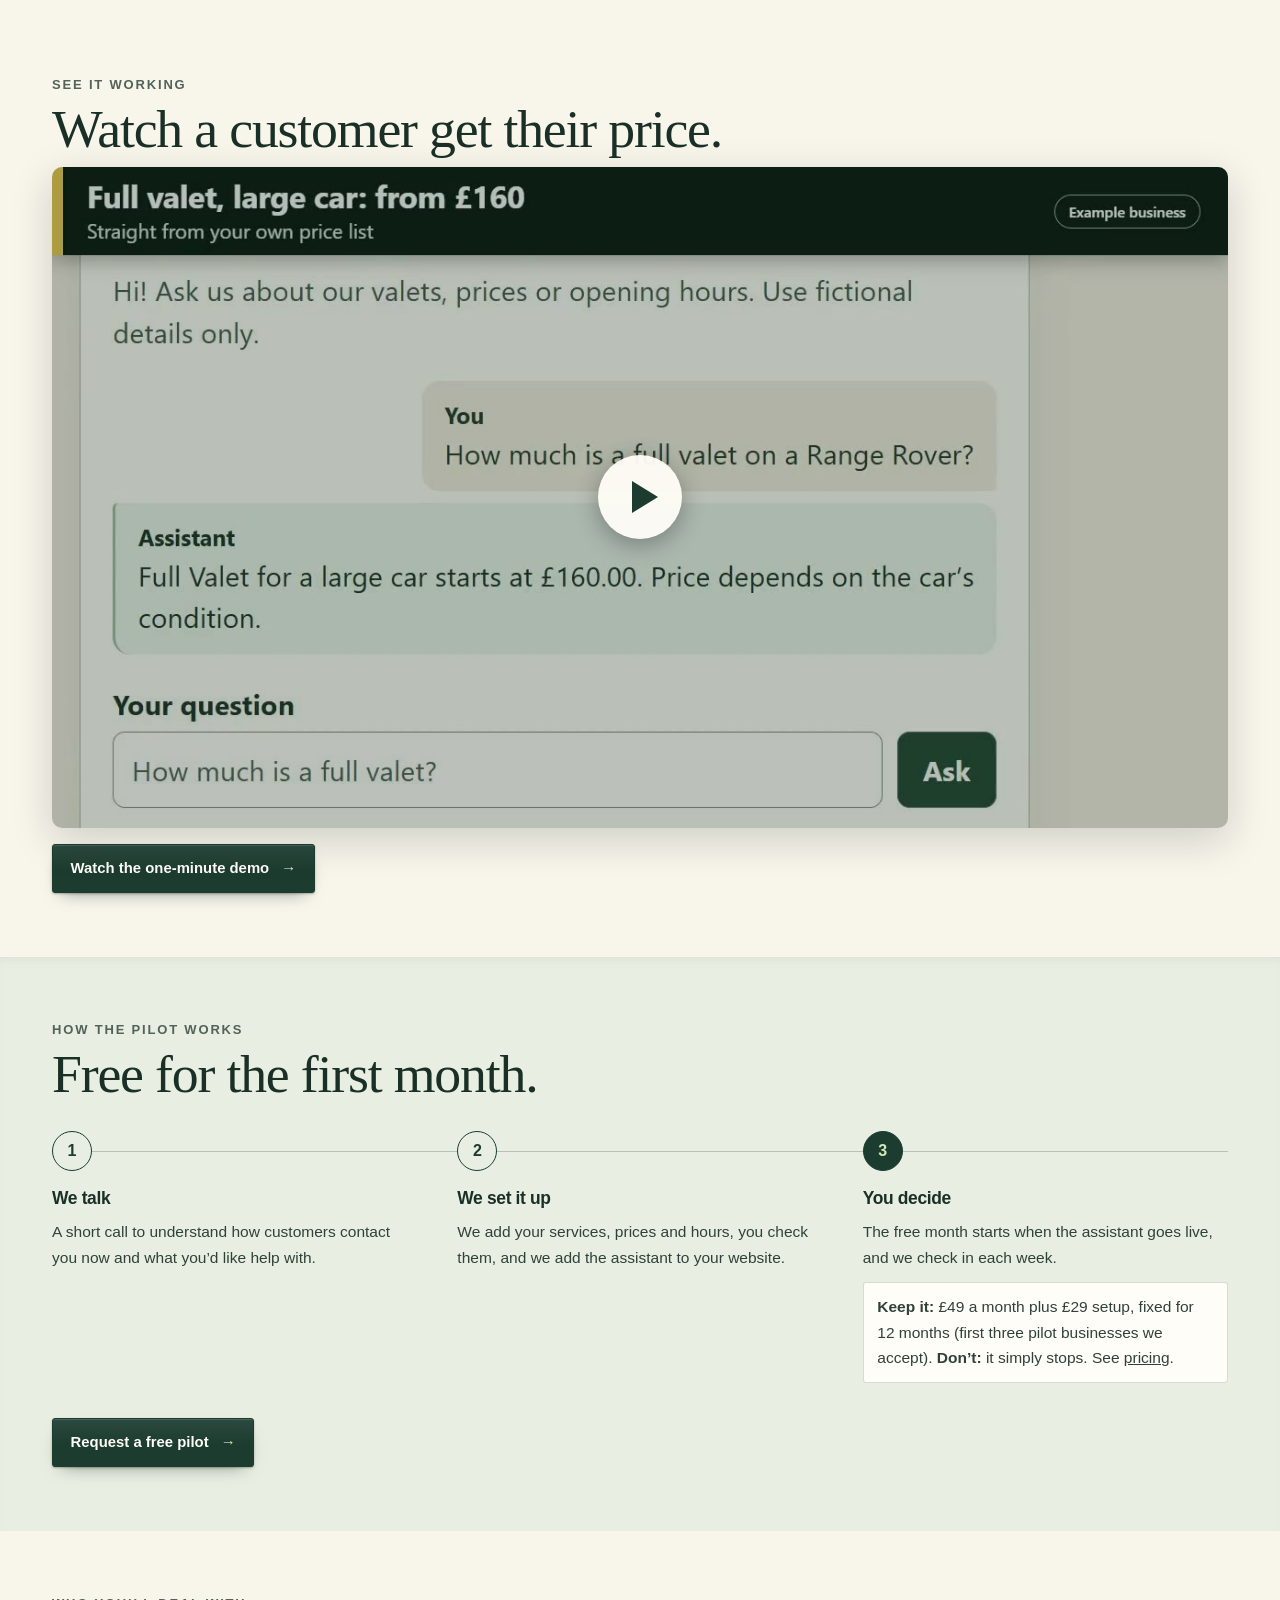
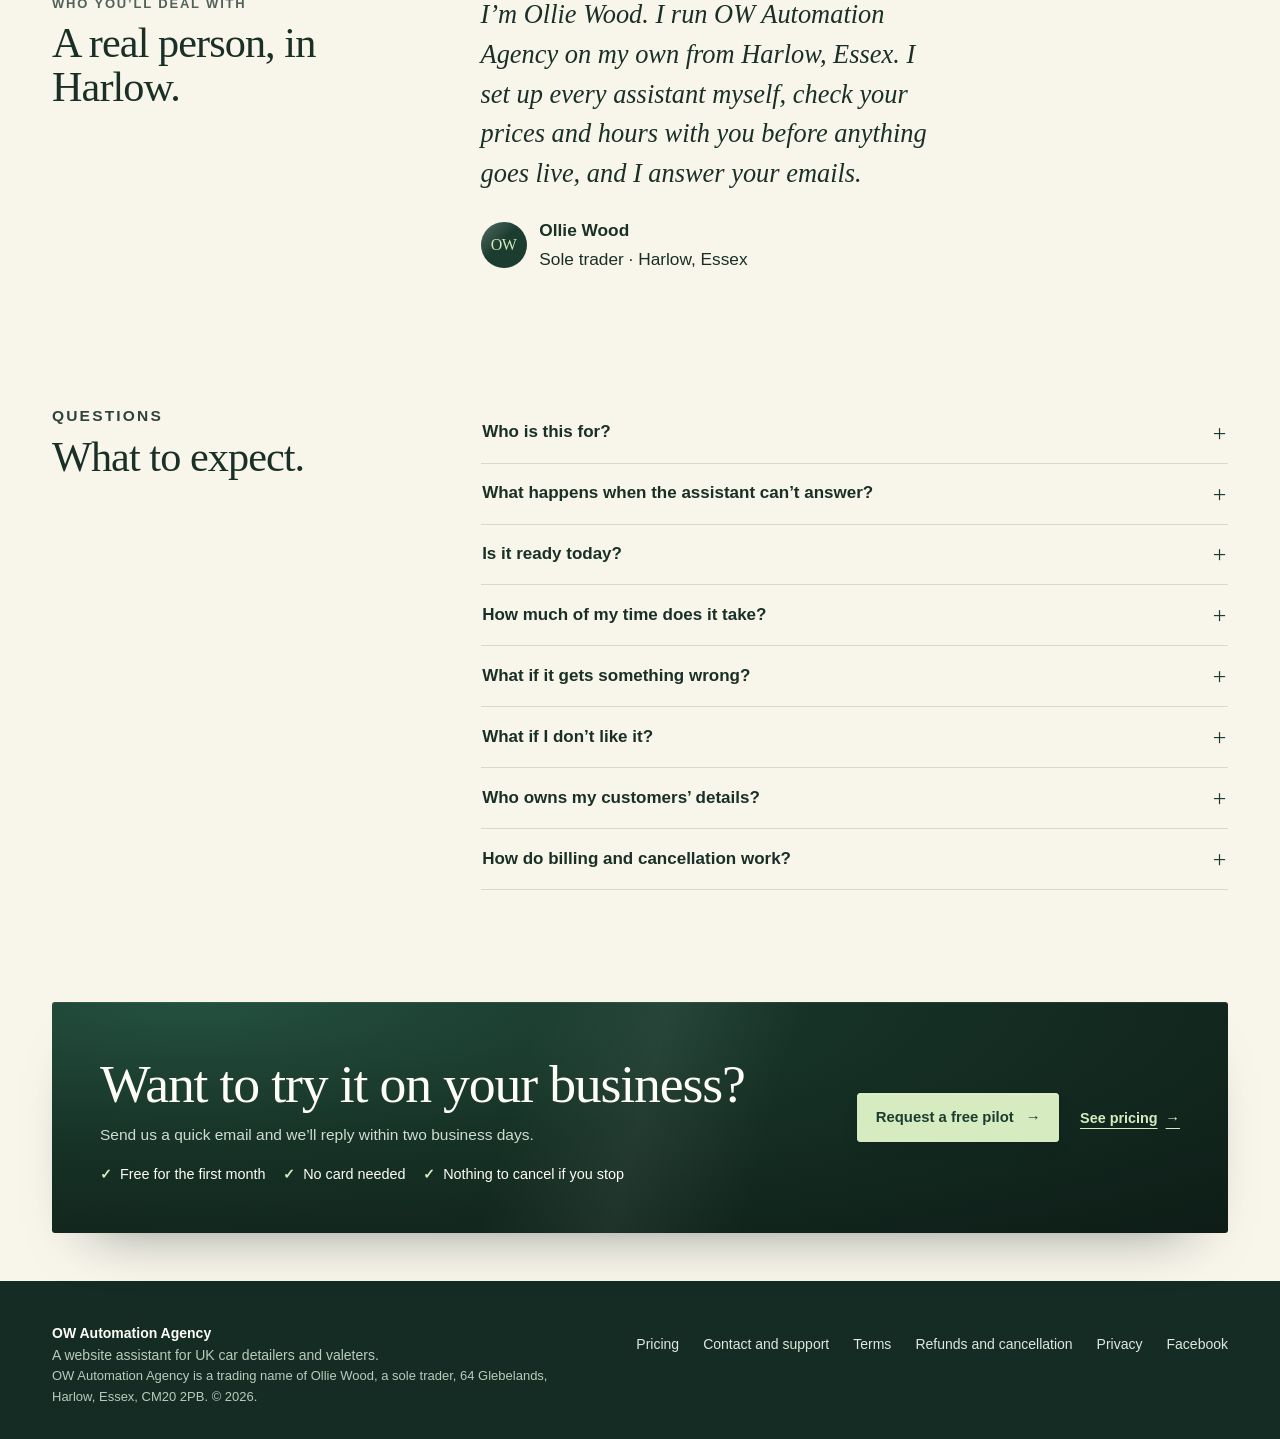
==== commit fee5cc22: "Home page: write the product copy around the detailer's day, not the features Co-Authored-By: Claude" ====
--- a/index.html
+++ b/index.html
@@ -51,7 +51,7 @@
       <div class="ow-hero-copy">
         <p class="ow-kicker">For UK car detailers and valeters</p>
         <h1 id="hero-heading">Finish the job. <br>Let your website <br><em>take the enquiry.</em></h1>
-        <p class="ow-lead">While you’re working on a car, a website assistant answers customer questions from your own services, prices and opening hours, takes their details and helps them book. Anything it isn’t sure about comes to you instead of it guessing.</p>
+        <p class="ow-lead">You’re mid-polish when the enquiry lands, and by the time you reply, some may have booked elsewhere. With a question box on your website, customers get the prices and hours you’ve approved straight away. Anything else comes to you with their name and contact details.</p>
         <div class="ow-actions">
           <a class="ow-button" href="contact.html#pilot">Request a free pilot <span aria-hidden="true">→</span></a>
           <a class="ow-inline" href="pricing.html">See pricing <span aria-hidden="true">→</span></a>
@@ -75,8 +75,8 @@
 
     <section class="ow-wrap ow-section ow-features" id="what-it-does" aria-labelledby="features-heading">
       <div class="ow-section-intro">
-        <p class="ow-kicker">What it does</p>
-        <h2 id="features-heading">Answers, enquiries and bookings.</h2>
+        <p class="ow-kicker">What changes for you</p>
+        <h2 id="features-heading">Keep the jobs you’d otherwise miss.</h2>
       </div>
       <div class="ow-feature-list">
         <article>
@@ -84,8 +84,8 @@
             <p class="ow-vig-label">Interior deep clean <span>Example</span></p>
             <ul><li><span>Small</span><b>£95</b></li><li><span>Medium</span><b>£115</b></li><li class="is-on"><span>Large / SUV</span><b>£135</b></li></ul>
           </div>
-          <h3>Answers from your price list</h3>
-          <p>Customers get consistent answers about your services, prices for each vehicle size and your opening hours, using only the information you approve.</p>
+          <h3>Stop typing the same price out again</h3>
+          <p>You’ve answered “how much for an SUV?” more times than you can count. Customers see the price for their vehicle size, from the list you approve, without waiting until you’ve put the machine down.</p>
         </article>
         <article>
           <div class="ow-vig ow-vig-slip" aria-hidden="true">
@@ -93,16 +93,16 @@
             <dl><div><dt>Name</dt><dd>Sam</dd></div><div><dt>Email</dt><dd>sam@example.com</dd></div><div><dt>Asked</dt><dd>Dog hair, Transit van</dd></div></dl>
             <p class="ow-vig-saved">Saved for you to follow up</p>
           </div>
-          <h3>Captures enquiries</h3>
-          <p>When a customer has a question it can’t answer, or wants you to call back, it takes their name and contact details and saves the enquiry for you to follow up.</p>
+          <h3>The awkward question still reaches you</h3>
+          <p>Dog hair in a van this Saturday? Instead of getting a guess, the customer leaves their name and contact details and the enquiry comes to you. You reply when your hands are free, not halfway through a polish.</p>
         </article>
         <article>
           <div class="ow-vig ow-vig-slots" aria-hidden="true">
             <p class="ow-vig-label">Saturday <span>Example</span></p>
             <ul><li class="is-taken">08:00</li><li>09:30</li><li class="is-on">10:00</li><li class="is-taken">11:30</li><li>13:00</li><li>14:30</li></ul>
           </div>
-          <h3>Helps customers book</h3>
-          <p>Customers can choose an available time and confirm their booking, and you can see, move or cancel it in your portal. The first pilots start with answers and enquiries, alongside the booking system you already use; connecting your own calendar comes after that.</p>
+          <h3>Keep the booking system you already use</h3>
+          <p>Changing booking systems is the last thing you need in a busy week, so you keep yours. You start with answers and enquiries alongside it. Online booking linked to your calendar can come later, if you want it.</p>
         </article>
       </div>
     </section>
@@ -110,7 +110,7 @@
     <section class="ow-wrap ow-section ow-demo-teaser" id="see-it-working" aria-labelledby="demo-heading">
       <div class="ow-section-intro">
         <p class="ow-kicker">See it working</p>
-        <h2 id="demo-heading">Watch it answer a customer.</h2>
+        <h2 id="demo-heading">Watch a customer get their price.</h2>
       </div>
       <a class="ow-demo-link" href="demo.html">
         <span class="ow-demo-frame"><img src="ow-demo-poster.jpg" width="1280" height="720" loading="lazy" alt="The assistant on an example detailer’s website, answering a customer’s question with that business’s large-car price"><span class="ow-demo-play" aria-hidden="true"></span></span>
